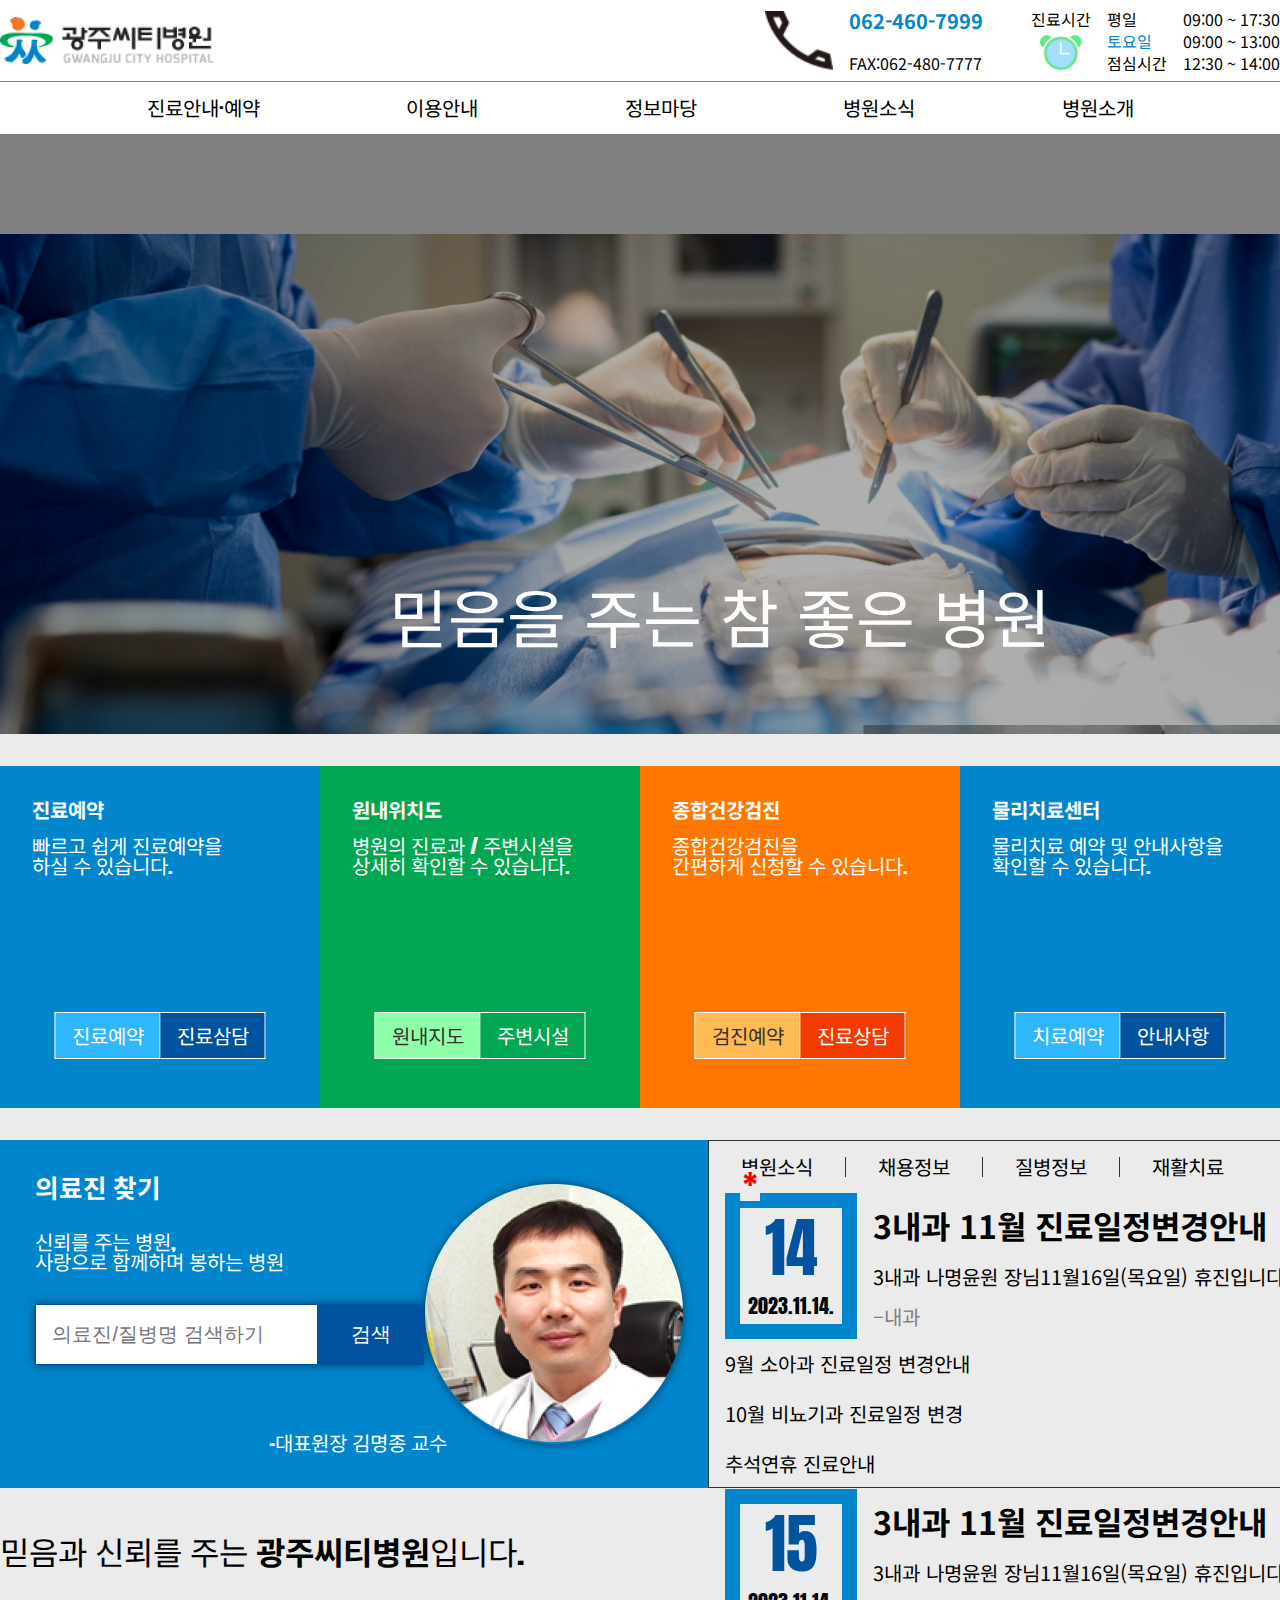
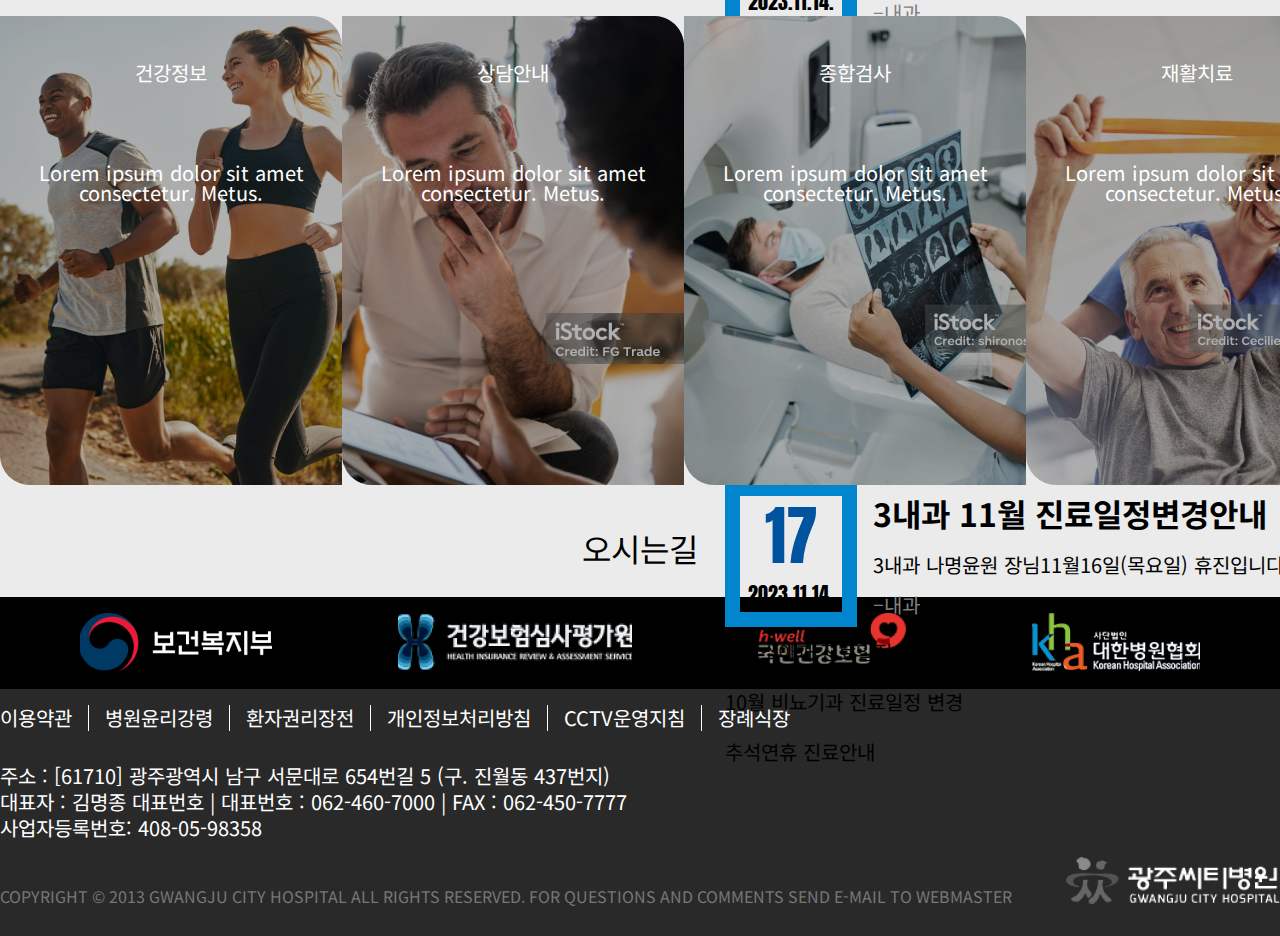
==== index.html @ 392dd05b "favicon 추가" ====
<!DOCTYPE html>
<html lang="ko">
  <head>
    <meta charset="UTF-8" />
    <meta name="viewport" content="width=device-width, initial-scale=1.0" />
    <title>씨티병원</title>
    <link rel="stylesheet" href="css/reset.min.css" />
    <link rel="preconnect" href="https://fonts.googleapis.com" />
    <link rel="preconnect" href="https://fonts.gstatic.com" crossorigin />
    <link
      href="https://fonts.googleapis.com/css2?family=Anton&family=Noto+Sans+KR&display=swap"
      rel="stylesheet"
    />
    <link rel="shotcut icon" href="images/favicon.png" type="image/x-icon">
    <script
      src="https://cdnjs.cloudflare.com/ajax/libs/jquery/3.7.0/jquery.min.js"
      integrity="sha512-3gJwYpMe3QewGELv8k/BX9vcqhryRdzRMxVfq6ngyWXwo03GFEzjsUm8Q7RZcHPHksttq7/GFoxjCVUjkjvPdw=="
      crossorigin="anonymous"
      referrerpolicy="no-referrer"
    ></script>
    <script
      src="https://kit.fontawesome.com/b6416cbed4.js"
      crossorigin="anonymous"
    ></script>
    <link rel="stylesheet" href="/css/style.css" />
  </head>
  <body>
    <header>
      <div class="container margin-auto">
        <div class="header_top d-flex justify-between align-center">
          <div class="logo">
            <a href="index.html"
              ><img src="images/logo.png" alt="광주씨티병원"
            /></a>
          </div>
          <div class="header_icons d-flex">
            <div class="phone gap-1 d-flex">
              <img src="images/call.png" alt="전화" />
              <div class="phone_number d-flex flex-column justify-between">
                <span>062-460-7999</span>
                <span>FAX:062-480-7777</span>
              </div>
            </div>
            <div class="time gap-1 d-flex">
              <div class="time_icon d-flex flex-column align-center">
                <p>진료시간</p>
                <img src="images/time.png" alt="진료시간" />
              </div>
              <div class="time_text d-flex flex-column justify-between">
                <p>평일</p>
                <p>토요일</p>
                <p>점심시간</p>
              </div>
              <div class="d-flex flex-column justify-between">
                <p>09:00 ~ 17:30</p>
                <p>09:00 ~ 13:00</p>
                <p>12:30 ~ 14:00</p>
              </div>
            </div>
          </div>
        </div>
      </div>
    </header>
    <nav>
      <div class="container margin-auto">
        <ul class="gnb d-flex justify-between">
          <li>
            <i class="fa-solid fa-bars"></i>
          </li>
          <li>
            <a href="#">진료안내&#183;예약</a>
            <ul class="lnb">
              <li><a href="#">진료과/의료진소개</a></li>
              <li><a href="#">외래 진료절차</a></li>
              <li><a href="#">입원/퇴원 진료절차</a></li>
              <li><a href="#">병문안 안내</a></li>
              <li><a href="#">비급여, 진료비용고지</a></li>
              <li><a href="#">진료기록사본발급</a></li>
              <li><a href="#">대리처방</a></li>
            </ul>
          </li>
          <li>
            <a href="#">이용안내</a>
            <ul class="lnb">
              <li><a href="#">찾아오시는길</a></li>
              <li><a href="#">부서별 위치안내도</a></li>
              <li><a href="#">진단서, 증명서 발급</a></li>
              <li><a href="#">주차시설</a></li>
              <li><a href="#">원내 전화번호</a></li>
              <li><a href="#">고객한미디</a></li>
              <li><a href="#">개인정보취급방침</a></li>
              <li><a href="#">한자권리보호/<br>인전괸리체제</a></li>
            </ul>
          </li>
          <li>
            <a href="#">정보마당</a>
            <ul class="lnb">
              <li><a href="#">건강생활정보</a></li>
              <li><a href="#">의학질병정보</a></li>
              <li><a href="#">채용정보</a></li>
              <li><a href="#">동영상 강좌보기</a></li>
            </ul>
          </li>
          <li>
            <a href="#">병원소식</a>
            <ul class="lnb">
              <li><a href="#">씨티갤러리</a></li>
              <li><a href="#">설문보기</a></li>
              <li><a href="#">병원소식지</a></li>
            </ul>
          </li>
          <li>
            <a href="#">병원소개</a>
            <ul class="lnb">
              <li><a href="#">대표원장 인사말</a></li>
              <li><a href="#">설립이념/병원개요</a></li>
              <li><a href="#">조직도</a></li>
              <li><a href="#">병원연혁</a></li>
              <li><a href="#">첨단의료장비</a></li>
              <li><a href="#">보도자료실/신문장송</a></li>
              <li><a href="#">고객만족도조사</a></li>
            </ul>
          </li>
          <li>
            <i class="fa-solid fa-magnifying-glass"></i>
          </li>
        </ul>
      </div>
    </nav>
    <aside>
      <div class="slider">
        <div class="slider_wrap">
          <div class="slide1 s1">
            <img src="images/slide1.jpg" alt="믿음을 주는 참 좋은 병원" />
            <p>믿음을 주는 참 좋은 병원</p>
          </div>
          <div class="slide1 s2">
            <div class="s2img">
              <img
                src="images/slide2.jpg"
                alt="대학병원급 1.5T 최신장비 도입"
              />
            </div>
            <p>
              대학병원급 1.5T 최신장비 도입 <br />
              <span>MRI(1.5T) 자기공명 영상쵤영 장비</span>
            </p>
          </div>
          <div class="slide1 s3">
            <div class="s3img">
              <img src="images/slide3.jpg" alt="첨단 디지털 X-ray" />
            </div>
            <p>
              첨단 디지털 X-ray <br />
              <span>디지털 엑스선 촬영장치</span>
            </p>
          </div>
        </div>
      </div>
    </aside>
    <div class="body_bg">
      <main>
        <div class="container margin-auto">
          <div class="select_boxs d-flex justify-between">
            <div class="select_box pos-r box1">
              <div class="select_text pos-a">
                <p>진료예약</p>
                <p>빠르고 쉽게 진료예약을<br />하실 수 있습니다.</p>
              </div>
              <div class="select_btns pos-a d-flex">
                <button>진료예약</button>
                <button>진료삼담</button>
              </div>
            </div>
            <div class="select_box pos-r box2">
              <div class="select_text pos-a">
                <p>원내위치도</p>
                <p>
                  병원의 진료과 / 주변시설을<br />상세히 확인할 수 있습니다.
                </p>
              </div>
              <div class="select_btns pos-a d-flex">
                <button>원내지도</button>
                <button>주변시설</button>
              </div>
            </div>
            <div class="select_box pos-r box3">
              <div class="select_text pos-a">
                <p>종합건강검진</p>
                <p>종합건강검진을<br />간편하게 신청할 수 있습니다.</p>
              </div>
              <div class="select_btns pos-a d-flex">
                <button>검진예약</button>
                <button>진료상담</button>
              </div>
            </div>
            <div class="select_box pos-r box1">
              <div class="select_text pos-a">
                <p>물리치료센터</p>
                <p>물리치료 예약 및 안내사항을<br />확인할 수 있습니다.</p>
              </div>
              <div class="select_btns pos-a d-flex">
                <button>치료예약</button>
                <button>안내사항</button>
              </div>
            </div>
          </div>
        </div>
        <div class="container margin-auto">
          <div class="d-flex justify-between">
            <article>
              <div class="doctor_search pos-r">
                <div class="doctor_text pos-a">
                  <p>의료진 찾기</p>
                  <p>신뢰를 주는 병원,<br />사랑으로 함께하며 봉하는 병원</p>
                  <form>
                    <fieldset class="d-flex">
                      <input
                        type="text"
                        class="select_window"
                        placeholder="의료진/질병명 검색하기"
                      />
                      <!-- submit -->
                      <!-- <input type="submit" class="m_search_btn"> -->
                      <input type="submit" value="검색" />
                    </fieldset>
                  </form>
                </div>
                <p class="pos-a">&#8211;대표원장 김명종 교수</p>
                <div class="doctor_profile pos-a">
                  <img src="images/profile.png" alt="프로필 사진" />
                </div>
              </div>
            </article>
            <article>
              <div class="tab">
                <ul class="tab_title d-flex space-nowrap">
                  <li>병원소식</li>
                  <li>채용정보</li>
                  <li>질병정보</li>
                  <li>재활치료</li>
                  <li><i class="fa-solid fa-plus"></i></li>
                </ul>
                <div class="tab_contents pos-r">
                  <div class="news">
                    <div class="news_top d-flex">
                      <p>&#42;</p>
                      <div class="day_border d-flex flex-column">
                        <p>14</p>
                        <p>2023.11.14.</p>
                      </div>
                      <div class="tab_top_text">
                        <p>3내과 11월 진료일정변경안내</p>
                        <p>3내과 나명윤원 장님11월16일(목요일) 휴진입니다.</p>
                        <p>&#8211;내과</p>
                      </div>
                    </div>
                    <div class="news_bottum ff-noto">
                      <div class="d-flex justify-between">
                        <p>9월 소아과 진료일정 변경안내</p>
                        <span>2023-11-09</span>
                      </div>
                      <div class="d-flex justify-between">
                        <p>10월 비뇨기과 진료일정 변경</p>
                        <span>2023-10-04</span>
                      </div>
                      <div class="d-flex justify-between">
                        <p>추석연휴 진료안내</p>
                        <span>2023-09-09</span>
                      </div>
                    </div>
                  </div>
                  <div class="employment">
                    <div class="news_top d-flex">
                      <p>&#42;</p>
                      <div class="day_border d-flex flex-column">
                        <p>15</p>
                        <p>2023.11.14.</p>
                      </div>
                      <div class="tab_top_text">
                        <p>3내과 11월 진료일정변경안내</p>
                        <p>3내과 나명윤원 장님11월16일(목요일) 휴진입니다.</p>
                        <p>&#8211;내과</p>
                      </div>
                    </div>
                    <div class="news_bottum ff-noto">
                      <div class="d-flex justify-between">
                        <p>9월 소아과 진료일정 변경안내</p>
                        <span>2023-11-09</span>
                      </div>
                      <div class="d-flex justify-between">
                        <p>10월 비뇨기과 진료일정 변경</p>
                        <span>2023-10-04</span>
                      </div>
                      <div class="d-flex justify-between">
                        <p>추석연휴 진료안내</p>
                        <span>2023-09-09</span>
                      </div>
                    </div>
                  </div>
                  <div class="disease">
                    <div class="news_top d-flex">
                      <p>&#42;</p>
                      <div class="day_border d-flex flex-column">
                        <p>16</p>
                        <p>2023.11.14.</p>
                      </div>
                      <div class="tab_top_text">
                        <p>3내과 11월 진료일정변경안내</p>
                        <p>3내과 나명윤원 장님11월16일(목요일) 휴진입니다.</p>
                        <p>&#8211;내과</p>
                      </div>
                    </div>
                    <div class="news_bottum ff-noto">
                      <div class="d-flex justify-between">
                        <p>9월 소아과 진료일정 변경안내</p>
                        <span>2023-11-09</span>
                      </div>
                      <div class="d-flex justify-between">
                        <p>10월 비뇨기과 진료일정 변경</p>
                        <span>2023-10-04</span>
                      </div>
                      <div class="d-flex justify-between">
                        <p>추석연휴 진료안내</p>
                        <span>2023-09-09</span>
                      </div>
                    </div>
                  </div>
                  <div class="rehabil">
                    <div class="news_top d-flex">
                      <p>&#42;</p>
                      <div class="day_border d-flex flex-column">
                        <p>17</p>
                        <p>2023.11.14.</p>
                      </div>
                      <div class="tab_top_text">
                        <p>3내과 11월 진료일정변경안내</p>
                        <p>3내과 나명윤원 장님11월16일(목요일) 휴진입니다.</p>
                        <p>&#8211;내과</p>
                      </div>
                    </div>
                    <div class="news_bottum ff-noto">
                      <div class="d-flex justify-between">
                        <p>9월 소아과 진료일정 변경안내</p>
                        <span>2023-11-09</span>
                      </div>
                      <div class="d-flex justify-between">
                        <p>10월 비뇨기과 진료일정 변경</p>
                        <span>2023-10-04</span>
                      </div>
                      <div class="d-flex justify-between">
                        <p>추석연휴 진료안내</p>
                        <span>2023-09-09</span>
                      </div>
                    </div>
                  </div>
                </div>
              </div>
            </article>
          </div>
        </div>
      </main>
      <section>
        <div class="container margin-auto">
          <p class="info_title">믿음과 신뢰를 주는 <strong>광주씨티병원</strong>입니다.</p>
          <div class="info d-flex justify-between ff-noto">
            <div class="info_box">
              <div class="info_img pos-r">
                <img src="images/info1.png" alt="건강정보" />
                <div class="info_text">
                  <p>건강정보</p>
                  <p>Lorem ipsum dolor sit amet <br> consectetur. Metus.</p>
                </div>
              </div>
            </div>
            <div class="info_box">
              <div class="info_img pos-r">
                <img src="images/info2.png" alt="상담안내" />
                <div class="info_text">
                  <p>상담안내</p>
                  <p>Lorem ipsum dolor sit amet <br> consectetur. Metus.</p>
                </div>
              </div>
            </div>
            <div class="info_box">
              <div class="info_img pos-r">
                <img src="images/info3.png" alt="종합검사" />
                <div class="info_text">
                  <p>종합검사</p>
                  <p>Lorem ipsum dolor sit amet <br> consectetur. Metus.</p>
                </div>
              </div>
            </div>
            <div class="info_box">
              <div class="info_img pos-r">
                <img src="images/info4.png" alt="재활치료" />
                <div class="info_text">
                  <p>재활치료</p>
                  <p>Lorem ipsum dolor sit amet <br> consectetur. Metus.</p>
                </div>
              </div>
            </div>
          </div>
        </div>
      </section>
      <section>
        <div class="container margin-auto">
          <div class="mtt-1">
            <p>오시는길</p>
            <!-- * 카카오맵 - 지도퍼가기 -->
            <!-- 1. 지도 노드 -->
            <div
              id="daumRoughmapContainer1699973236638"
              class="root_daum_roughmap root_daum_roughmap_landing"
            ></div>
            <!--
              2. 설치 스크립트
              * 지도 퍼가기 서비스를 2개 이상 넣을 경우, 설치 스크립트는 하나만 삽입합니다.
            -->
            <script
              charset="UTF-8"
              class="daum_roughmap_loader_script"
              src="https://ssl.daumcdn.net/dmaps/map_js_init/roughmapLoader.js"
            ></script>
            <!-- 3. 실행 스크립트 -->
            <script charset="UTF-8">
              new daum.roughmap.Lander({
                timestamp: "1699973236638",
                key: "2gthe",
                mapWidth: "1440",
                mapHeight: "600",
              }).render();
            </script>
          </div>
        </div>
      </section>
      <footer>
        <div class="footer_bg ff-noto">
          <div class="family_bg">
            <div class="family_bg">
              <div class="container margin-auto">
                <ul class="family_site d-flex justify-between">
                  <li><a href="https://www.mohw.go.kr/"><img src="images/family1.png" alt="보건복지부" /></a></li>
                  <li><a href="https://www.hira.or.kr/"><img src="images/family2.png" alt="건강보험심사평가원" /></a></li>
                  <li><a href="https://www.nhis.or.kr/nhis/index.do"><img src="images/family3.png" alt="국민건강보험" /></a></li>
                  <li><a href="https://www.kha.or.kr/main"><img src="images/family4.png" alt="대한병원협회" /></a></li>
                </ul>
              </div>
            </div>
          </div>
          <div class="container margin-auto">
            <div class="footer_text">
              <ul class="footer_link d-flex">
                <li>이용약관</li>
                <li>병원윤리강령</li>
                <li>환자권리장전</li>
                <li>개인정보처리방침</li>
                <li>CCTV운영지침</li>
                <li>장례식장</li>
              </ul>
              <div class="address d-flex">
                <div class="offline">
                  <p>
                    주소 : [61710] 광주광역시 남구 서문대로 654번길 5 (구. 진월동
                    437번지) <br> 대표자 : 김명종 대표번호 | 대표번호 : 062-460-7000 |
                    FAX : 062-450-7777 <br> 사업자등록번호: 408-05-98358
                  </p>
                </div>
                <div class="online">
                  <img src="" alt="" />
                </div>
              </div>
            </div>
            <div class="copyright d-flex justify-between align-end">
              <p>
                COPYRIGHT &copy; 2013 GWANGJU CITY HOSPITAL ALL RIGHTS RESERVED.
                FOR QUESTIONS AND COMMENTS SEND E-MAIL TO WEBMASTER
              </p>
              <img src="images/footer_logo.png" alt="씨티병원" />
            </div>
          </div>
        </div>
      </footer>
    </div>
    <script src="js/main.js"></script>
  </body>
</html>
---- css/style.css ----
:root{--color-1: #0185cd;--color-2: #30b6ff;--color-3: #00539f;--color-4: #00a651;--color-5: #90ffa9;--color-6: #005838;--color-7: #ff7700;--color-8: #ffba53;--color-9: #f33a00;--font-color: #fff;--subfont-color: #808080}body{font-family:"Anton","Noto Sans KR",sans-serif;font-size:20px}.body_bg{background:#ebebeb}span{font-family:"Noto Sans KR",sans-serif}.ff-noto{font-family:"Noto Sans KR"}.ff-anton{font-family:"Anton"}strong{font-size:4rem}.space-nowrap{white-space:nowrap}.pos-r{position:relative}.pos-a{position:absolute}.pos-f{position:fixed}.d-flex{display:flex}.flex-column{flex-direction:column}.flex-wrap{flex-wrap:wrap}.container{max-width:1440px}.width100{width:100%}.margin-auto{margin:0 auto}.justify-between{justify-content:space-between}.justify-center{justify-content:center}.justify-end{justify-content:end}.align-center{align-items:center}.align-end{align-items:end}.align-between{align-items:space-between}.align-ccenter{align-content:center}.align-cbetween{align-content:space-between}.align-cfe{align-content:flex-end}.text-center{text-align:center}.hidden{overflow:hidden}.d-none{display:none}.gap-1{gap:1rem}.gap-2{gap:2rem}.gap-3{gap:3rem}.gap-24{gap:24px}.pt-1{padding:1rem 0}.pt-2{padding:2rem 0}.pt-3{padding:3rem 0}.mt-1{margin:1rem 0}.mt-2{margin:2rem 0}.mt-3{margin:3rem 0}.mt-4{margin:4rem 0}.mt-5{margin:5rem 0}.mt-6{margin:6rem 0}.mt-7{margin:7rem 0}.mt-8{margin:8rem 0}.mt-9{margin:9rem 0}.mt-10{margin:10rem 0}.mt-12{margin:12rem 0 0 0}.font-125{font-size:1.25rem}.center-line{text-decoration:line-through}.height-100{height:100%}.text-upp{text-transform:uppercase}.all_container{top:500px;height:100%;background:var(--color-01);z-index:10}html{scroll-behavior:smooth}.header_top{font-family:"Noto Sans KR";font-size:16px;height:65px;white-space:nowrap;margin:.5rem 0}.header_top .header_icons{height:60px}.header_top .header_icons .phone_number span:nth-child(1){font-size:20px;color:var(--color-1);font-weight:bold}.header_top .header_icons .phone_number span:nth-child(2){font-size:16px}.header_top .header_icons .phone{margin:0 3rem 0 0}.header_top .header_icons .time .time_icon p{margin:0 0 .5rem 0}.header_top .header_icons .time .time_icon img{width:70%;height:70%}.header_top .header_icons .time .time_text p:nth-child(2){color:var(--color-1)}nav{border-top:1px solid var(--subfont-color)}nav{position:relative}nav::after{content:"";background:var(--subfont-color);width:100%;height:100px;position:absolute;z-index:10}.gnb{padding:1rem 0;position:relative}.fa-regular{color:#1c1c1c}.lnb{display:none;position:absolute}main{padding:2rem 0 0 0}.select_box{width:342px;height:342px}.select_text{top:10%;left:10%}.select_text p:nth-child(1){font-weight:bold}.select_text p:nth-child(2){margin:1rem 0 0 0}.select_btns{top:72%;left:50%;transform:translate(-50%, 0);white-space:nowrap}.select_btns button{border:1px solid var(--font-color);padding:.5rem 1rem;color:var(--font-color);font-size:20px;font-family:"Noto Sans KR",sans-serif}.select_btns button:nth-child(2){border-left:none}.box1{background:var(--color-1);color:var(--font-color)}.box2{background:var(--color-4);color:var(--font-color)}.box3{background:var(--color-7);color:var(--font-color)}.box1 button:nth-child(1){background:var(--color-2)}.box1 button:nth-child(2){background:var(--color-3)}.box2 button:nth-child(1){background:var(--color-5);color:#333}.box2 button:nth-child(2){background:var(--color-4)}.box3 button:nth-child(1){background:var(--color-8);color:#333}.box3 button:nth-child(2){background:var(--color-9)}article{margin:2rem 0 0 0}.doctor_search{width:708px;height:348px;background:var(--color-1);color:var(--font-color)}.doctor_search>p{bottom:10%;left:38%}.doctor_text{top:10%;left:5%;z-index:10}.doctor_text p{margin:0 0 2rem 0}.doctor_text p:nth-child(1){font-size:1.6rem;font-weight:bold}.select_window{padding:1rem 0 1rem 1rem}.doctor_text form{box-shadow:0 0 10px 0 rgba(0,0,0,.5)}.doctor_text form input{font-size:20px;border:1px solid var(--color-3)}.doctor_text form input:nth-child(2){padding:1rem 2rem;background:var(--color-3);color:var(--font-color)}.doctor_profile{top:50%;left:60%;transform:translate(0, -50%);border-radius:100%;box-shadow:0 0 10px 0 rgba(0,0,0,.5)}.tab{width:708px;height:348px;border:1px solid #333;box-sizing:border-box}.tab_title li{border-right:1px solid #333;margin:1rem 0;padding:0 2rem}.tab_title{position:relative;box-sizing:border-box}.tab_title .on{font-weight:bold}.tab_title li:nth-last-child(1),.tab_title li:nth-last-child(2){border:none}.tab_title li:nth-last-child(1){position:absolute;right:0%}.news_top{margin:0 0 0 1rem}.news_top>p:nth-child(1){position:absolute;background:#ebebeb;color:red;padding:0px 3px;top:-2%;left:31px;font-size:2rem}.news_top .tab_top_text p{font-family:"Noto Sans KR";line-height:2;margin:0 0 0 1rem}.news_top .tab_top_text p:nth-child(1){font-size:1.6em;font-weight:bold}.news_top .tab_top_text p:nth-last-child(1){color:var(--subfont-color)}.news_bottum div{line-height:2.5;list-style:disc;margin:0 1rem}.news_bottum span{color:var(--subfont-color)}.day_border{display:inline-block;border:15px solid var(--color-1);padding:.5rem .5rem}.day_border p:nth-child(1){text-align:center;margin:0 0 1rem;font-size:3.2em;color:var(--color-3)}.slider{overflow:hidden;margin:0 auto;width:1440px;height:600px}.slider .slider_wrap{display:flex}.slider .slide1{position:relative}.slider .slide1 p{white-space:nowrap;font-family:"Noto Sans KR";font-size:3.2em;position:absolute;left:50%;top:50%;transform:translate(-50%, -50%);color:var(--font-color);line-height:.5;z-index:10}.slider .slide1 p span{font-size:20px}.slider .s1 img{width:1440px}.slider .s2 img{width:940px}.slider .s3 img{width:850px}.slider .slide1::after{content:"";background:rgba(0,0,0,.3);display:inline-block;width:100%;height:100%;top:0%;left:0%;position:absolute}.slider .s2img{width:1440px}.slider .s3img{width:1440px}.info_title{margin:3rem 0;font-size:1.6em}.info_title strong{font-size:32px;font-weight:bold}.info .info_box{width:342px}.info .info_box .info_text{color:var(--font-color);text-align:center;position:absolute;top:10%;left:50%;transform:translate(-50%, 0);white-space:nowrap;z-index:10}.info .info_box .info_text p:nth-child(1){margin:0 0 5rem 0}.info img{vertical-align:top}.info .info_img::after{content:"";position:absolute;left:0%;top:0%;width:100%;height:100%;background:rgba(0,0,0,.3);border-radius:0 30px 0 30px}.mtt-1 p:nth-child(1){margin:3rem 0 2rem 0;font-size:1.6em;display:flex;justify-content:center}.footer_bg{background:#292929;color:var(--font-color)}.footer_bg .family_bg{background:#000}.footer_bg .family_site{padding:1rem 5rem}.footer_bg .footer_text{line-height:1.3}.footer_bg .footer_text .footer_link{margin:1rem 0}.footer_bg .footer_text .footer_link li{border-right:1px solid var(--font-color);padding:0 1rem 0 0;margin:0 1rem 0 0}.footer_bg .footer_text .footer_link li:nth-last-child(1){border:none}.footer_bg .footer_text .offline{margin:1rem 0}.copyright{font-size:.8em;color:#777;padding:0 0 2rem 0}/*# sourceMappingURL=style.css.map */
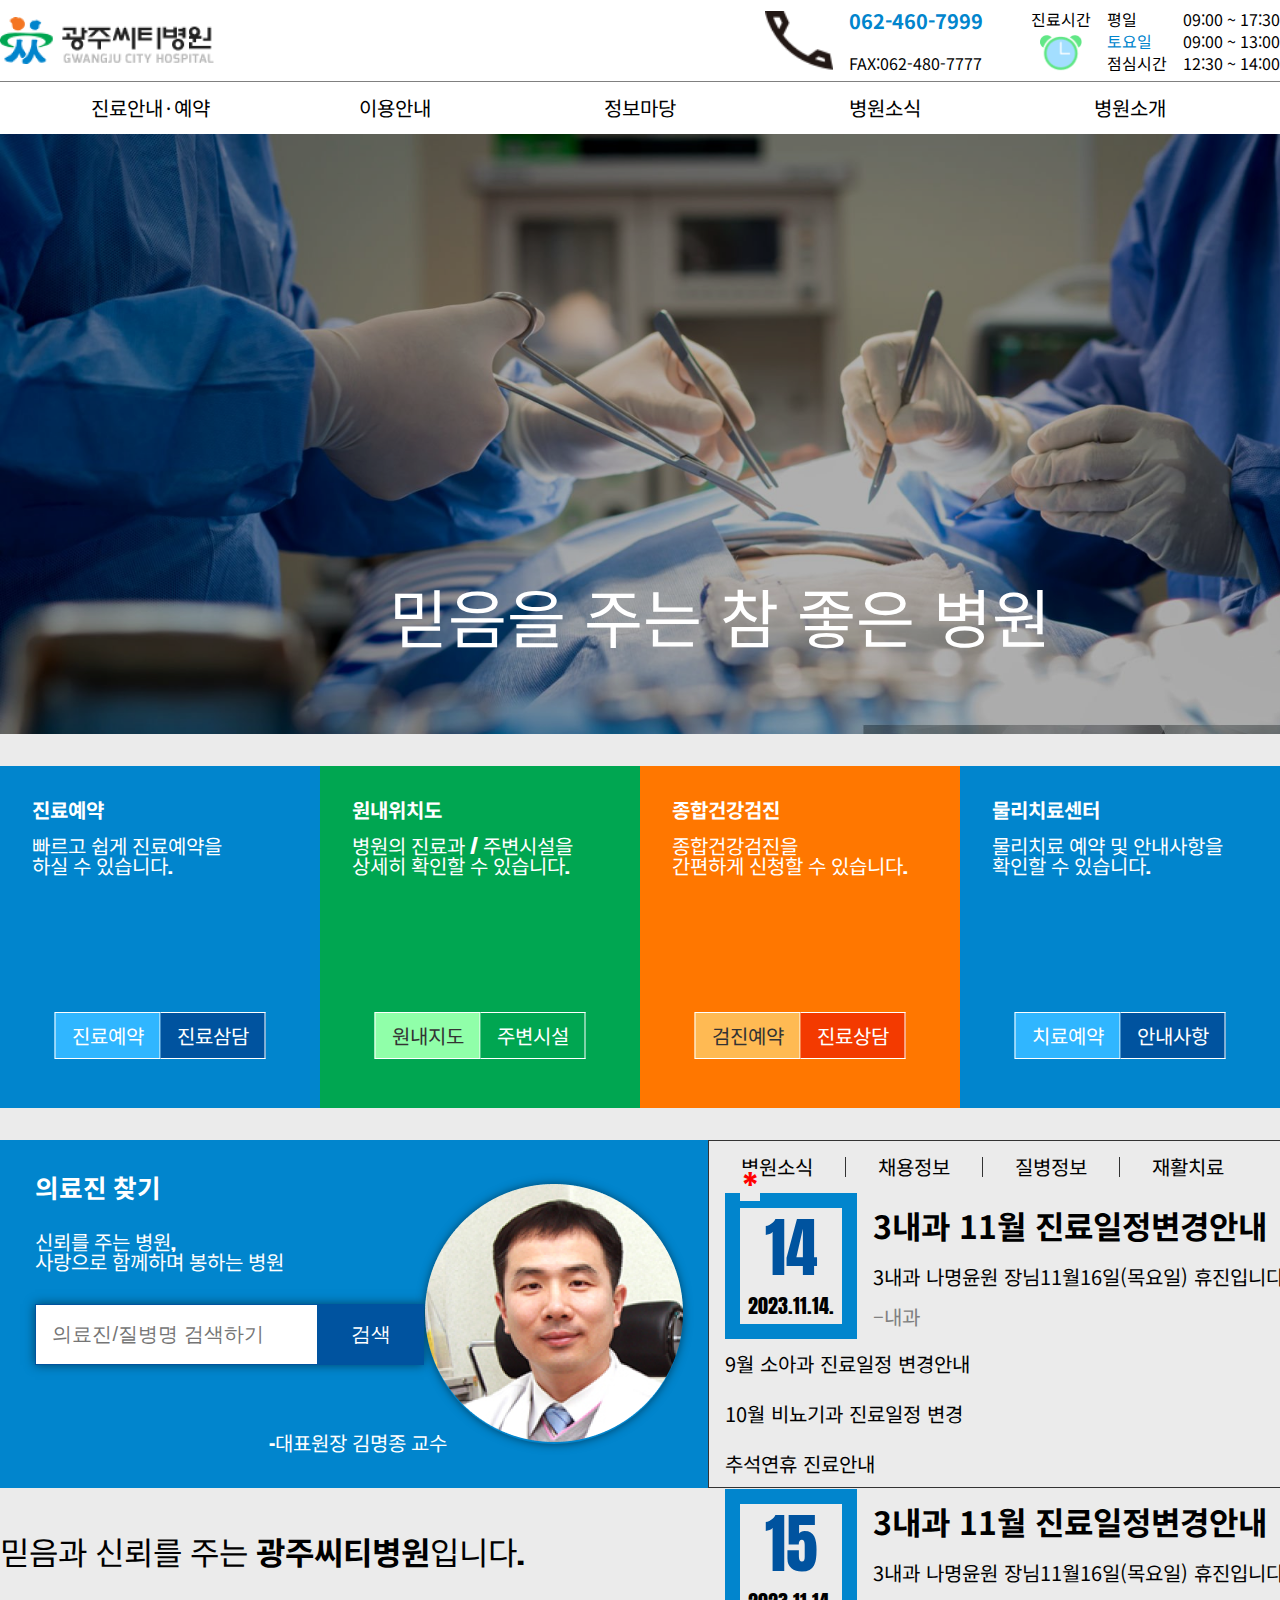
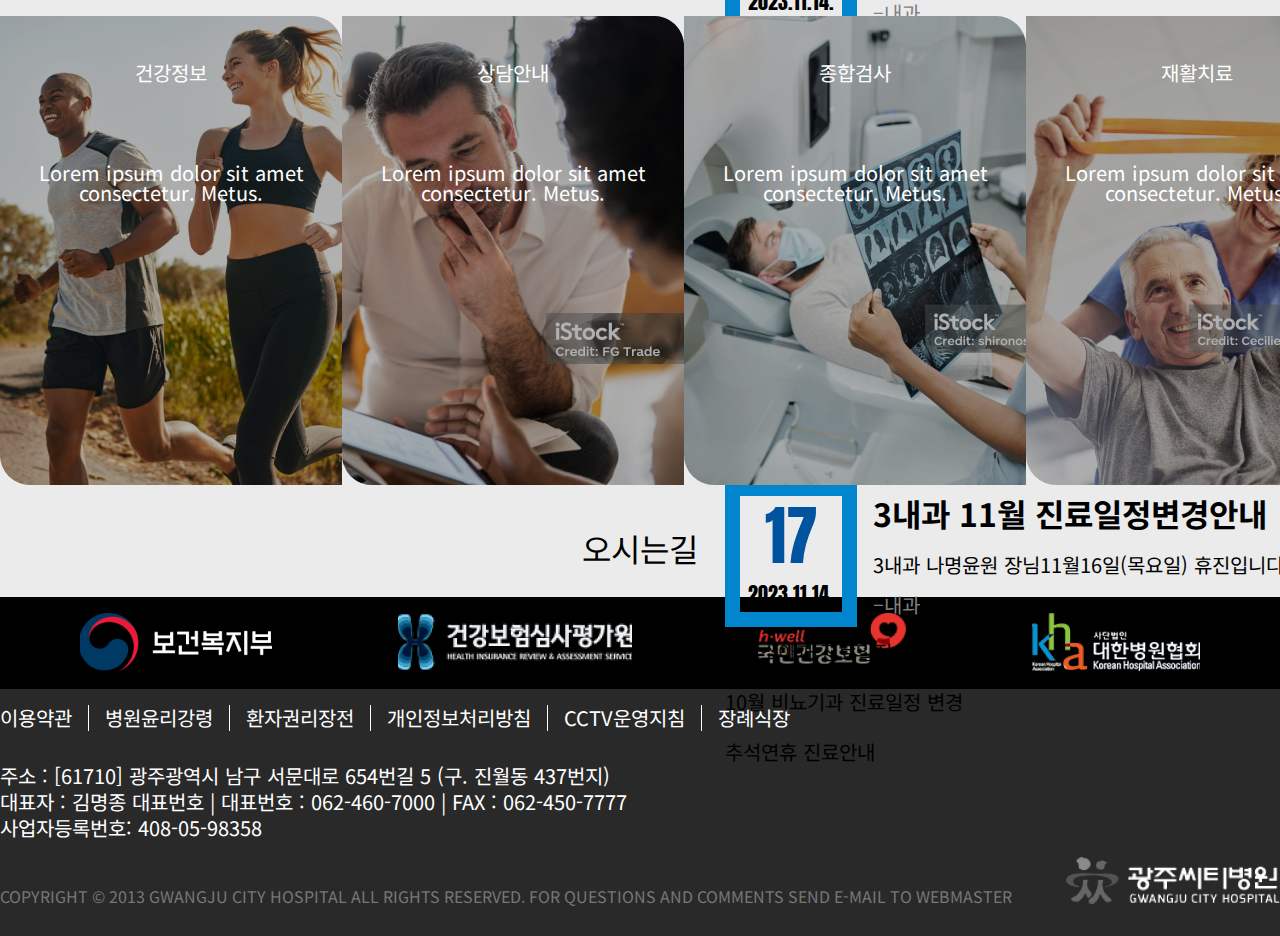
==== commit a40082b1: "메뉴 작업 하는중" ====
--- a/index.html
+++ b/index.html
@@ -89,7 +89,7 @@
               <li><a href="#">원내 전화번호</a></li>
               <li><a href="#">고객한미디</a></li>
               <li><a href="#">개인정보취급방침</a></li>
-              <li><a href="#">한자권리보호/<br>인전괸리체제</a></li>
+              <li><a href="#">한자권리보호/인전괸리체제</a></li>
             </ul>
           </li>
           <li>
--- a/css/style.css
+++ b/css/style.css
@@ -1 +1 @@
-:root{--color-1: #0185cd;--color-2: #30b6ff;--color-3: #00539f;--color-4: #00a651;--color-5: #90ffa9;--color-6: #005838;--color-7: #ff7700;--color-8: #ffba53;--color-9: #f33a00;--font-color: #fff;--subfont-color: #808080}body{font-family:"Anton","Noto Sans KR",sans-serif;font-size:20px}.body_bg{background:#ebebeb}span{font-family:"Noto Sans KR",sans-serif}.ff-noto{font-family:"Noto Sans KR"}.ff-anton{font-family:"Anton"}strong{font-size:4rem}.space-nowrap{white-space:nowrap}.pos-r{position:relative}.pos-a{position:absolute}.pos-f{position:fixed}.d-flex{display:flex}.flex-column{flex-direction:column}.flex-wrap{flex-wrap:wrap}.container{max-width:1440px}.width100{width:100%}.margin-auto{margin:0 auto}.justify-between{justify-content:space-between}.justify-center{justify-content:center}.justify-end{justify-content:end}.align-center{align-items:center}.align-end{align-items:end}.align-between{align-items:space-between}.align-ccenter{align-content:center}.align-cbetween{align-content:space-between}.align-cfe{align-content:flex-end}.text-center{text-align:center}.hidden{overflow:hidden}.d-none{display:none}.gap-1{gap:1rem}.gap-2{gap:2rem}.gap-3{gap:3rem}.gap-24{gap:24px}.pt-1{padding:1rem 0}.pt-2{padding:2rem 0}.pt-3{padding:3rem 0}.mt-1{margin:1rem 0}.mt-2{margin:2rem 0}.mt-3{margin:3rem 0}.mt-4{margin:4rem 0}.mt-5{margin:5rem 0}.mt-6{margin:6rem 0}.mt-7{margin:7rem 0}.mt-8{margin:8rem 0}.mt-9{margin:9rem 0}.mt-10{margin:10rem 0}.mt-12{margin:12rem 0 0 0}.font-125{font-size:1.25rem}.center-line{text-decoration:line-through}.height-100{height:100%}.text-upp{text-transform:uppercase}.all_container{top:500px;height:100%;background:var(--color-01);z-index:10}html{scroll-behavior:smooth}.header_top{font-family:"Noto Sans KR";font-size:16px;height:65px;white-space:nowrap;margin:.5rem 0}.header_top .header_icons{height:60px}.header_top .header_icons .phone_number span:nth-child(1){font-size:20px;color:var(--color-1);font-weight:bold}.header_top .header_icons .phone_number span:nth-child(2){font-size:16px}.header_top .header_icons .phone{margin:0 3rem 0 0}.header_top .header_icons .time .time_icon p{margin:0 0 .5rem 0}.header_top .header_icons .time .time_icon img{width:70%;height:70%}.header_top .header_icons .time .time_text p:nth-child(2){color:var(--color-1)}nav{border-top:1px solid var(--subfont-color)}nav{position:relative}nav::after{content:"";background:var(--subfont-color);width:100%;height:100px;position:absolute;z-index:10}.gnb{padding:1rem 0;position:relative}.fa-regular{color:#1c1c1c}.lnb{display:none;position:absolute}main{padding:2rem 0 0 0}.select_box{width:342px;height:342px}.select_text{top:10%;left:10%}.select_text p:nth-child(1){font-weight:bold}.select_text p:nth-child(2){margin:1rem 0 0 0}.select_btns{top:72%;left:50%;transform:translate(-50%, 0);white-space:nowrap}.select_btns button{border:1px solid var(--font-color);padding:.5rem 1rem;color:var(--font-color);font-size:20px;font-family:"Noto Sans KR",sans-serif}.select_btns button:nth-child(2){border-left:none}.box1{background:var(--color-1);color:var(--font-color)}.box2{background:var(--color-4);color:var(--font-color)}.box3{background:var(--color-7);color:var(--font-color)}.box1 button:nth-child(1){background:var(--color-2)}.box1 button:nth-child(2){background:var(--color-3)}.box2 button:nth-child(1){background:var(--color-5);color:#333}.box2 button:nth-child(2){background:var(--color-4)}.box3 button:nth-child(1){background:var(--color-8);color:#333}.box3 button:nth-child(2){background:var(--color-9)}article{margin:2rem 0 0 0}.doctor_search{width:708px;height:348px;background:var(--color-1);color:var(--font-color)}.doctor_search>p{bottom:10%;left:38%}.doctor_text{top:10%;left:5%;z-index:10}.doctor_text p{margin:0 0 2rem 0}.doctor_text p:nth-child(1){font-size:1.6rem;font-weight:bold}.select_window{padding:1rem 0 1rem 1rem}.doctor_text form{box-shadow:0 0 10px 0 rgba(0,0,0,.5)}.doctor_text form input{font-size:20px;border:1px solid var(--color-3)}.doctor_text form input:nth-child(2){padding:1rem 2rem;background:var(--color-3);color:var(--font-color)}.doctor_profile{top:50%;left:60%;transform:translate(0, -50%);border-radius:100%;box-shadow:0 0 10px 0 rgba(0,0,0,.5)}.tab{width:708px;height:348px;border:1px solid #333;box-sizing:border-box}.tab_title li{border-right:1px solid #333;margin:1rem 0;padding:0 2rem}.tab_title{position:relative;box-sizing:border-box}.tab_title .on{font-weight:bold}.tab_title li:nth-last-child(1),.tab_title li:nth-last-child(2){border:none}.tab_title li:nth-last-child(1){position:absolute;right:0%}.news_top{margin:0 0 0 1rem}.news_top>p:nth-child(1){position:absolute;background:#ebebeb;color:red;padding:0px 3px;top:-2%;left:31px;font-size:2rem}.news_top .tab_top_text p{font-family:"Noto Sans KR";line-height:2;margin:0 0 0 1rem}.news_top .tab_top_text p:nth-child(1){font-size:1.6em;font-weight:bold}.news_top .tab_top_text p:nth-last-child(1){color:var(--subfont-color)}.news_bottum div{line-height:2.5;list-style:disc;margin:0 1rem}.news_bottum span{color:var(--subfont-color)}.day_border{display:inline-block;border:15px solid var(--color-1);padding:.5rem .5rem}.day_border p:nth-child(1){text-align:center;margin:0 0 1rem;font-size:3.2em;color:var(--color-3)}.slider{overflow:hidden;margin:0 auto;width:1440px;height:600px}.slider .slider_wrap{display:flex}.slider .slide1{position:relative}.slider .slide1 p{white-space:nowrap;font-family:"Noto Sans KR";font-size:3.2em;position:absolute;left:50%;top:50%;transform:translate(-50%, -50%);color:var(--font-color);line-height:.5;z-index:10}.slider .slide1 p span{font-size:20px}.slider .s1 img{width:1440px}.slider .s2 img{width:940px}.slider .s3 img{width:850px}.slider .slide1::after{content:"";background:rgba(0,0,0,.3);display:inline-block;width:100%;height:100%;top:0%;left:0%;position:absolute}.slider .s2img{width:1440px}.slider .s3img{width:1440px}.info_title{margin:3rem 0;font-size:1.6em}.info_title strong{font-size:32px;font-weight:bold}.info .info_box{width:342px}.info .info_box .info_text{color:var(--font-color);text-align:center;position:absolute;top:10%;left:50%;transform:translate(-50%, 0);white-space:nowrap;z-index:10}.info .info_box .info_text p:nth-child(1){margin:0 0 5rem 0}.info img{vertical-align:top}.info .info_img::after{content:"";position:absolute;left:0%;top:0%;width:100%;height:100%;background:rgba(0,0,0,.3);border-radius:0 30px 0 30px}.mtt-1 p:nth-child(1){margin:3rem 0 2rem 0;font-size:1.6em;display:flex;justify-content:center}.footer_bg{background:#292929;color:var(--font-color)}.footer_bg .family_bg{background:#000}.footer_bg .family_site{padding:1rem 5rem}.footer_bg .footer_text{line-height:1.3}.footer_bg .footer_text .footer_link{margin:1rem 0}.footer_bg .footer_text .footer_link li{border-right:1px solid var(--font-color);padding:0 1rem 0 0;margin:0 1rem 0 0}.footer_bg .footer_text .footer_link li:nth-last-child(1){border:none}.footer_bg .footer_text .offline{margin:1rem 0}.copyright{font-size:.8em;color:#777;padding:0 0 2rem 0}/*# sourceMappingURL=style.css.map */
+:root{--color-1: #0185cd;--color-2: #30b6ff;--color-3: #00539f;--color-4: #00a651;--color-5: #90ffa9;--color-6: #005838;--color-7: #ff7700;--color-8: #ffba53;--color-9: #f33a00;--font-color: #fff;--subfont-color: #808080}body{font-family:"Anton","Noto Sans KR",sans-serif;font-size:20px}.body_bg{background:#ebebeb}span{font-family:"Noto Sans KR",sans-serif}.ff-noto{font-family:"Noto Sans KR"}.ff-anton{font-family:"Anton"}strong{font-size:4rem}.space-nowrap{white-space:nowrap}.pos-r{position:relative}.pos-a{position:absolute}.pos-f{position:fixed}.d-flex{display:flex}.flex-column{flex-direction:column}.flex-wrap{flex-wrap:wrap}.container{max-width:1440px}.width100{width:100%}.margin-auto{margin:0 auto}.justify-between{justify-content:space-between}.justify-center{justify-content:center}.justify-end{justify-content:end}.align-center{align-items:center}.align-end{align-items:end}.align-between{align-items:space-between}.align-ccenter{align-content:center}.align-cbetween{align-content:space-between}.align-cfe{align-content:flex-end}.text-center{text-align:center}.hidden{overflow:hidden}.d-none{display:none}.gap-1{gap:1rem}.gap-2{gap:2rem}.gap-3{gap:3rem}.gap-24{gap:24px}.pt-1{padding:1rem 0}.pt-2{padding:2rem 0}.pt-3{padding:3rem 0}.mt-1{margin:1rem 0}.mt-2{margin:2rem 0}.mt-3{margin:3rem 0}.mt-4{margin:4rem 0}.mt-5{margin:5rem 0}.mt-6{margin:6rem 0}.mt-7{margin:7rem 0}.mt-8{margin:8rem 0}.mt-9{margin:9rem 0}.mt-10{margin:10rem 0}.mt-12{margin:12rem 0 0 0}.font-125{font-size:1.25rem}.center-line{text-decoration:line-through}.height-100{height:100%}.text-upp{text-transform:uppercase}.all_container{top:500px;height:100%;background:var(--color-01);z-index:10}html{scroll-behavior:smooth}.header_top{font-family:"Noto Sans KR";font-size:16px;height:65px;white-space:nowrap;margin:.5rem 0}.header_top .header_icons{height:60px}.header_top .header_icons .phone_number span:nth-child(1){font-size:20px;color:var(--color-1);font-weight:bold}.header_top .header_icons .phone_number span:nth-child(2){font-size:16px}.header_top .header_icons .phone{margin:0 3rem 0 0}.header_top .header_icons .time .time_icon p{margin:0 0 .5rem 0}.header_top .header_icons .time .time_icon img{width:70%;height:70%}.header_top .header_icons .time .time_text p:nth-child(2){color:var(--color-1)}nav{border-top:1px solid var(--subfont-color)}nav{position:relative}nav::after{display:none;content:"";background:var(--font-color);width:100%;height:800%;position:absolute;z-index:10;transition:all 300ms}.gnb{height:52px;line-height:52px;white-space:nowrap;box-sizing:border-box;font-family:"Noto Sans KR"}.gnb>li{width:230px;height:100%;position:relative;text-align:center}.gnb>li:nth-child(1){width:20px}.gnb>li:nth-last-child(1){width:20px}.fa-regular{color:#1c1c1c}.lnb{display:none;position:absolute;left:50%;transform:translate(-50%, 0);z-index:20;width:100%;transition:all 300ms}.lnb li{text-align:center;width:100%}.lnb li a{display:inline-block;height:52px;line-height:52px}main{padding:2rem 0 0 0}.select_box{width:342px;height:342px}.select_text{top:10%;left:10%}.select_text p:nth-child(1){font-weight:bold}.select_text p:nth-child(2){margin:1rem 0 0 0}.select_btns{top:72%;left:50%;transform:translate(-50%, 0);white-space:nowrap}.select_btns button{border:1px solid var(--font-color);padding:.5rem 1rem;color:var(--font-color);font-size:20px;font-family:"Noto Sans KR",sans-serif}.select_btns button:nth-child(2){border-left:none}.box1{background:var(--color-1);color:var(--font-color)}.box2{background:var(--color-4);color:var(--font-color)}.box3{background:var(--color-7);color:var(--font-color)}.box1 button:nth-child(1){background:var(--color-2)}.box1 button:nth-child(2){background:var(--color-3)}.box2 button:nth-child(1){background:var(--color-5);color:#333}.box2 button:nth-child(2){background:var(--color-4)}.box3 button:nth-child(1){background:var(--color-8);color:#333}.box3 button:nth-child(2){background:var(--color-9)}article{margin:2rem 0 0 0}.doctor_search{width:708px;height:348px;background:var(--color-1);color:var(--font-color)}.doctor_search>p{bottom:10%;left:38%}.doctor_text{top:10%;left:5%;z-index:10}.doctor_text p{margin:0 0 2rem 0}.doctor_text p:nth-child(1){font-size:1.6rem;font-weight:bold}.select_window{padding:1rem 0 1rem 1rem}.doctor_text form{box-shadow:0 0 10px 0 rgba(0,0,0,.5)}.doctor_text form input{font-size:20px;border:1px solid var(--color-3)}.doctor_text form input:nth-child(2){padding:1rem 2rem;background:var(--color-3);color:var(--font-color)}.doctor_profile{top:50%;left:60%;transform:translate(0, -50%);border-radius:100%;box-shadow:0 0 10px 0 rgba(0,0,0,.5)}.tab{width:708px;height:348px;border:1px solid #333;box-sizing:border-box}.tab_title li{border-right:1px solid #333;margin:1rem 0;padding:0 2rem}.tab_title{position:relative;box-sizing:border-box}.tab_title .on{font-weight:bold}.tab_title li:nth-last-child(1),.tab_title li:nth-last-child(2){border:none}.tab_title li:nth-last-child(1){position:absolute;right:0%}.news_top{margin:0 0 0 1rem}.news_top>p:nth-child(1){position:absolute;background:#ebebeb;color:red;padding:0px 3px;top:-2%;left:31px;font-size:2rem}.news_top .tab_top_text p{font-family:"Noto Sans KR";line-height:2;margin:0 0 0 1rem}.news_top .tab_top_text p:nth-child(1){font-size:1.6em;font-weight:bold}.news_top .tab_top_text p:nth-last-child(1){color:var(--subfont-color)}.news_bottum div{line-height:2.5;list-style:disc;margin:0 1rem}.news_bottum span{color:var(--subfont-color)}.day_border{display:inline-block;border:15px solid var(--color-1);padding:.5rem .5rem}.day_border p:nth-child(1){text-align:center;margin:0 0 1rem;font-size:3.2em;color:var(--color-3)}.slider{overflow:hidden;margin:0 auto;width:1440px;height:600px}.slider .slider_wrap{display:flex}.slider .slide1{position:relative}.slider .slide1 p{white-space:nowrap;font-family:"Noto Sans KR";font-size:3.2em;position:absolute;left:50%;top:50%;transform:translate(-50%, -50%);color:var(--font-color);line-height:.5;z-index:10}.slider .slide1 p span{font-size:20px}.slider .s1 img{width:1440px}.slider .s2 img{width:940px}.slider .s3 img{width:850px}.slider .slide1::after{content:"";background:rgba(0,0,0,.3);display:inline-block;width:100%;height:100%;top:0%;left:0%;position:absolute}.slider .s2img{width:1440px}.slider .s3img{width:1440px}.info_title{margin:3rem 0;font-size:1.6em}.info_title strong{font-size:32px;font-weight:bold}.info .info_box{width:342px}.info .info_box .info_text{color:var(--font-color);text-align:center;position:absolute;top:10%;left:50%;transform:translate(-50%, 0);white-space:nowrap;z-index:10}.info .info_box .info_text p:nth-child(1){margin:0 0 5rem 0}.info img{vertical-align:top}.info .info_img::after{content:"";position:absolute;left:0%;top:0%;width:100%;height:100%;background:rgba(0,0,0,.3);border-radius:0 30px 0 30px}.mtt-1 p:nth-child(1){margin:3rem 0 2rem 0;font-size:1.6em;display:flex;justify-content:center}.footer_bg{background:#292929;color:var(--font-color)}.footer_bg .family_bg{background:#000}.footer_bg .family_site{padding:1rem 5rem}.footer_bg .footer_text{line-height:1.3}.footer_bg .footer_text .footer_link{margin:1rem 0}.footer_bg .footer_text .footer_link li{border-right:1px solid var(--font-color);padding:0 1rem 0 0;margin:0 1rem 0 0}.footer_bg .footer_text .footer_link li:nth-last-child(1){border:none}.footer_bg .footer_text .offline{margin:1rem 0}.copyright{font-size:.8em;color:#777;padding:0 0 2rem 0}/*# sourceMappingURL=style.css.map */
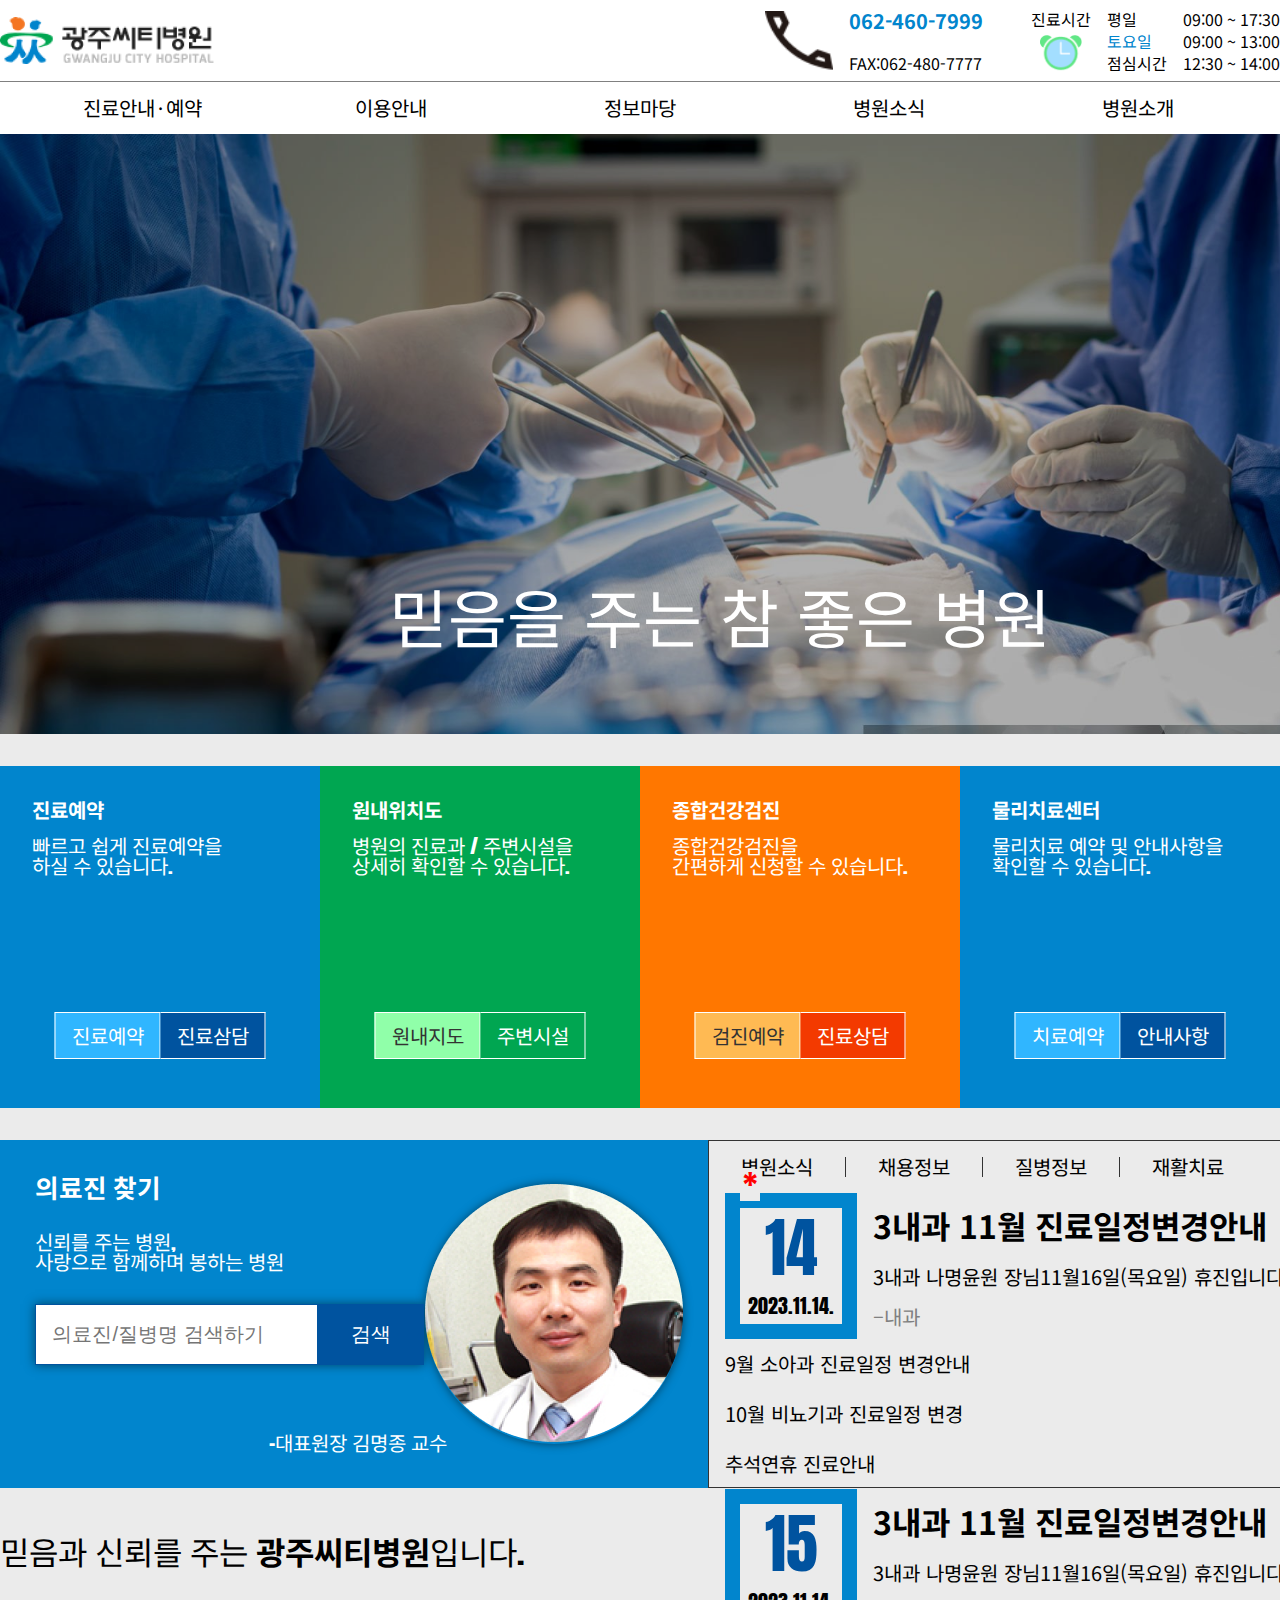
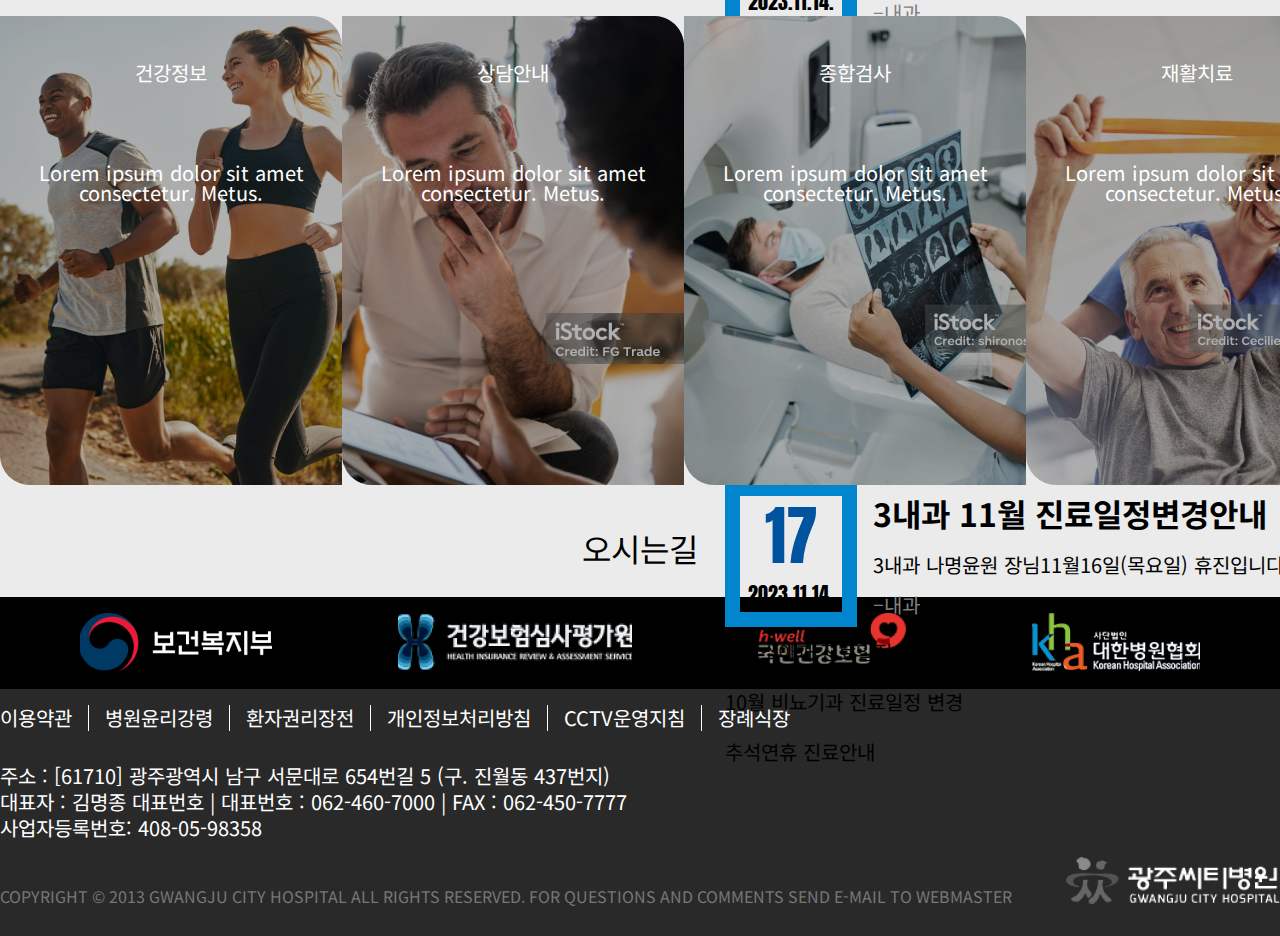
==== commit 4d278926: "메뉴 드롭바 완성" ====
--- a/index.html
+++ b/index.html
@@ -126,6 +126,21 @@
           </li>
         </ul>
       </div>
+      <form>
+        <fieldset>
+          <!-- <legend></legend> -->
+          <input
+            type="text"
+            class="top_select_window"
+            placeholder="검색어를 입력하고 Enter 또는 검색 아이콘을 클릭 해주세요."
+          />
+          <!-- submit -->
+          <!-- <input type="submit" class="m_search_btn"> -->
+          <button class="search_btn">
+            <i class="fa-solid fa-magnifying-glass"></i>
+          </button>
+        </fieldset>
+      </form>
     </nav>
     <aside>
       <div class="slider">
--- a/css/style.css
+++ b/css/style.css
@@ -1 +1 @@
-:root{--color-1: #0185cd;--color-2: #30b6ff;--color-3: #00539f;--color-4: #00a651;--color-5: #90ffa9;--color-6: #005838;--color-7: #ff7700;--color-8: #ffba53;--color-9: #f33a00;--font-color: #fff;--subfont-color: #808080}body{font-family:"Anton","Noto Sans KR",sans-serif;font-size:20px}.body_bg{background:#ebebeb}span{font-family:"Noto Sans KR",sans-serif}.ff-noto{font-family:"Noto Sans KR"}.ff-anton{font-family:"Anton"}strong{font-size:4rem}.space-nowrap{white-space:nowrap}.pos-r{position:relative}.pos-a{position:absolute}.pos-f{position:fixed}.d-flex{display:flex}.flex-column{flex-direction:column}.flex-wrap{flex-wrap:wrap}.container{max-width:1440px}.width100{width:100%}.margin-auto{margin:0 auto}.justify-between{justify-content:space-between}.justify-center{justify-content:center}.justify-end{justify-content:end}.align-center{align-items:center}.align-end{align-items:end}.align-between{align-items:space-between}.align-ccenter{align-content:center}.align-cbetween{align-content:space-between}.align-cfe{align-content:flex-end}.text-center{text-align:center}.hidden{overflow:hidden}.d-none{display:none}.gap-1{gap:1rem}.gap-2{gap:2rem}.gap-3{gap:3rem}.gap-24{gap:24px}.pt-1{padding:1rem 0}.pt-2{padding:2rem 0}.pt-3{padding:3rem 0}.mt-1{margin:1rem 0}.mt-2{margin:2rem 0}.mt-3{margin:3rem 0}.mt-4{margin:4rem 0}.mt-5{margin:5rem 0}.mt-6{margin:6rem 0}.mt-7{margin:7rem 0}.mt-8{margin:8rem 0}.mt-9{margin:9rem 0}.mt-10{margin:10rem 0}.mt-12{margin:12rem 0 0 0}.font-125{font-size:1.25rem}.center-line{text-decoration:line-through}.height-100{height:100%}.text-upp{text-transform:uppercase}.all_container{top:500px;height:100%;background:var(--color-01);z-index:10}html{scroll-behavior:smooth}.header_top{font-family:"Noto Sans KR";font-size:16px;height:65px;white-space:nowrap;margin:.5rem 0}.header_top .header_icons{height:60px}.header_top .header_icons .phone_number span:nth-child(1){font-size:20px;color:var(--color-1);font-weight:bold}.header_top .header_icons .phone_number span:nth-child(2){font-size:16px}.header_top .header_icons .phone{margin:0 3rem 0 0}.header_top .header_icons .time .time_icon p{margin:0 0 .5rem 0}.header_top .header_icons .time .time_icon img{width:70%;height:70%}.header_top .header_icons .time .time_text p:nth-child(2){color:var(--color-1)}nav{border-top:1px solid var(--subfont-color)}nav{position:relative}nav::after{display:none;content:"";background:var(--font-color);width:100%;height:800%;position:absolute;z-index:10;transition:all 300ms}.gnb{height:52px;line-height:52px;white-space:nowrap;box-sizing:border-box;font-family:"Noto Sans KR"}.gnb>li{width:230px;height:100%;position:relative;text-align:center}.gnb>li:nth-child(1){width:20px}.gnb>li:nth-last-child(1){width:20px}.fa-regular{color:#1c1c1c}.lnb{display:none;position:absolute;left:50%;transform:translate(-50%, 0);z-index:20;width:100%;transition:all 300ms}.lnb li{text-align:center;width:100%}.lnb li a{display:inline-block;height:52px;line-height:52px}main{padding:2rem 0 0 0}.select_box{width:342px;height:342px}.select_text{top:10%;left:10%}.select_text p:nth-child(1){font-weight:bold}.select_text p:nth-child(2){margin:1rem 0 0 0}.select_btns{top:72%;left:50%;transform:translate(-50%, 0);white-space:nowrap}.select_btns button{border:1px solid var(--font-color);padding:.5rem 1rem;color:var(--font-color);font-size:20px;font-family:"Noto Sans KR",sans-serif}.select_btns button:nth-child(2){border-left:none}.box1{background:var(--color-1);color:var(--font-color)}.box2{background:var(--color-4);color:var(--font-color)}.box3{background:var(--color-7);color:var(--font-color)}.box1 button:nth-child(1){background:var(--color-2)}.box1 button:nth-child(2){background:var(--color-3)}.box2 button:nth-child(1){background:var(--color-5);color:#333}.box2 button:nth-child(2){background:var(--color-4)}.box3 button:nth-child(1){background:var(--color-8);color:#333}.box3 button:nth-child(2){background:var(--color-9)}article{margin:2rem 0 0 0}.doctor_search{width:708px;height:348px;background:var(--color-1);color:var(--font-color)}.doctor_search>p{bottom:10%;left:38%}.doctor_text{top:10%;left:5%;z-index:10}.doctor_text p{margin:0 0 2rem 0}.doctor_text p:nth-child(1){font-size:1.6rem;font-weight:bold}.select_window{padding:1rem 0 1rem 1rem}.doctor_text form{box-shadow:0 0 10px 0 rgba(0,0,0,.5)}.doctor_text form input{font-size:20px;border:1px solid var(--color-3)}.doctor_text form input:nth-child(2){padding:1rem 2rem;background:var(--color-3);color:var(--font-color)}.doctor_profile{top:50%;left:60%;transform:translate(0, -50%);border-radius:100%;box-shadow:0 0 10px 0 rgba(0,0,0,.5)}.tab{width:708px;height:348px;border:1px solid #333;box-sizing:border-box}.tab_title li{border-right:1px solid #333;margin:1rem 0;padding:0 2rem}.tab_title{position:relative;box-sizing:border-box}.tab_title .on{font-weight:bold}.tab_title li:nth-last-child(1),.tab_title li:nth-last-child(2){border:none}.tab_title li:nth-last-child(1){position:absolute;right:0%}.news_top{margin:0 0 0 1rem}.news_top>p:nth-child(1){position:absolute;background:#ebebeb;color:red;padding:0px 3px;top:-2%;left:31px;font-size:2rem}.news_top .tab_top_text p{font-family:"Noto Sans KR";line-height:2;margin:0 0 0 1rem}.news_top .tab_top_text p:nth-child(1){font-size:1.6em;font-weight:bold}.news_top .tab_top_text p:nth-last-child(1){color:var(--subfont-color)}.news_bottum div{line-height:2.5;list-style:disc;margin:0 1rem}.news_bottum span{color:var(--subfont-color)}.day_border{display:inline-block;border:15px solid var(--color-1);padding:.5rem .5rem}.day_border p:nth-child(1){text-align:center;margin:0 0 1rem;font-size:3.2em;color:var(--color-3)}.slider{overflow:hidden;margin:0 auto;width:1440px;height:600px}.slider .slider_wrap{display:flex}.slider .slide1{position:relative}.slider .slide1 p{white-space:nowrap;font-family:"Noto Sans KR";font-size:3.2em;position:absolute;left:50%;top:50%;transform:translate(-50%, -50%);color:var(--font-color);line-height:.5;z-index:10}.slider .slide1 p span{font-size:20px}.slider .s1 img{width:1440px}.slider .s2 img{width:940px}.slider .s3 img{width:850px}.slider .slide1::after{content:"";background:rgba(0,0,0,.3);display:inline-block;width:100%;height:100%;top:0%;left:0%;position:absolute}.slider .s2img{width:1440px}.slider .s3img{width:1440px}.info_title{margin:3rem 0;font-size:1.6em}.info_title strong{font-size:32px;font-weight:bold}.info .info_box{width:342px}.info .info_box .info_text{color:var(--font-color);text-align:center;position:absolute;top:10%;left:50%;transform:translate(-50%, 0);white-space:nowrap;z-index:10}.info .info_box .info_text p:nth-child(1){margin:0 0 5rem 0}.info img{vertical-align:top}.info .info_img::after{content:"";position:absolute;left:0%;top:0%;width:100%;height:100%;background:rgba(0,0,0,.3);border-radius:0 30px 0 30px}.mtt-1 p:nth-child(1){margin:3rem 0 2rem 0;font-size:1.6em;display:flex;justify-content:center}.footer_bg{background:#292929;color:var(--font-color)}.footer_bg .family_bg{background:#000}.footer_bg .family_site{padding:1rem 5rem}.footer_bg .footer_text{line-height:1.3}.footer_bg .footer_text .footer_link{margin:1rem 0}.footer_bg .footer_text .footer_link li{border-right:1px solid var(--font-color);padding:0 1rem 0 0;margin:0 1rem 0 0}.footer_bg .footer_text .footer_link li:nth-last-child(1){border:none}.footer_bg .footer_text .offline{margin:1rem 0}.copyright{font-size:.8em;color:#777;padding:0 0 2rem 0}/*# sourceMappingURL=style.css.map */
+:root{--color-1: #0185cd;--color-2: #30b6ff;--color-3: #00539f;--color-4: #00a651;--color-5: #90ffa9;--color-6: #005838;--color-7: #ff7700;--color-8: #ffba53;--color-9: #f33a00;--font-color: #fff;--subfont-color: #808080;--main-bg: #ebebeb}body{font-family:"Anton","Noto Sans KR",sans-serif;font-size:20px}.body_bg{background:#ebebeb}span{font-family:"Noto Sans KR",sans-serif}.ff-noto{font-family:"Noto Sans KR"}.ff-anton{font-family:"Anton"}strong{font-size:4rem}.space-nowrap{white-space:nowrap}.pos-r{position:relative}.pos-a{position:absolute}.pos-f{position:fixed}.d-flex{display:flex}.flex-column{flex-direction:column}.flex-wrap{flex-wrap:wrap}.container{max-width:1440px}.width100{width:100%}.margin-auto{margin:0 auto}.justify-between{justify-content:space-between}.justify-center{justify-content:center}.justify-end{justify-content:end}.align-center{align-items:center}.align-end{align-items:end}.align-between{align-items:space-between}.align-ccenter{align-content:center}.align-cbetween{align-content:space-between}.align-cfe{align-content:flex-end}.text-center{text-align:center}.hidden{overflow:hidden}.d-none{display:none}.gap-1{gap:1rem}.gap-2{gap:2rem}.gap-3{gap:3rem}.gap-24{gap:24px}.pt-1{padding:1rem 0}.pt-2{padding:2rem 0}.pt-3{padding:3rem 0}.mt-1{margin:1rem 0}.mt-2{margin:2rem 0}.mt-3{margin:3rem 0}.mt-4{margin:4rem 0}.mt-5{margin:5rem 0}.mt-6{margin:6rem 0}.mt-7{margin:7rem 0}.mt-8{margin:8rem 0}.mt-9{margin:9rem 0}.mt-10{margin:10rem 0}.mt-12{margin:12rem 0 0 0}.font-125{font-size:1.25rem}.center-line{text-decoration:line-through}.height-100{height:100%}.text-upp{text-transform:uppercase}.all_container{top:500px;height:100%;background:var(--color-01);z-index:10}html{scroll-behavior:smooth}.header_top{font-family:"Noto Sans KR";font-size:16px;height:65px;white-space:nowrap;margin:.5rem 0}.header_top .header_icons{height:60px}.header_top .header_icons .phone_number span:nth-child(1){font-size:20px;color:var(--color-1);font-weight:bold}.header_top .header_icons .phone_number span:nth-child(2){font-size:16px}.header_top .header_icons .phone{margin:0 3rem 0 0}.header_top .header_icons .time .time_icon p{margin:0 0 .5rem 0}.header_top .header_icons .time .time_icon img{width:70%;height:70%}.header_top .header_icons .time .time_text p:nth-child(2){color:var(--color-1)}nav::after{display:block;content:"";background:var(--main-bg);width:100%;height:0%;position:absolute;z-index:10;transition:all 300ms}nav{border-top:1px solid var(--subfont-color)}nav{position:relative}nav.on::after{height:800%}nav.se::after{height:300%;z-index:30}nav form{display:block;position:absolute;left:50%;height:0%;overflow:hidden;top:250%;transform:translate(-50%, -50%);transition:all 100ms;z-index:40}nav form.se{height:130%}nav form fieldset{display:flex;align-items:center}nav form input{width:1000px;height:60px;border-radius:100px;font-size:1em;padding:0 0 0 1rem}nav form .search_btn{background:none;font-size:2em;border:none}.gnb{height:52px;line-height:52px;white-space:nowrap;box-sizing:border-box;font-family:"Noto Sans KR"}.gnb>li{width:280px;height:100%;position:relative;text-align:center}.gnb>li:nth-child(1){width:20px}.gnb>li:nth-last-child(1){width:20px}.fa-regular{color:#1c1c1c}.lnb{display:block;color:#000;position:absolute;left:50%;transform:translate(-50%, 0);width:100%;height:0;overflow:hidden;transition:all 300ms}.lnb.on{height:800%;z-index:20}.lnb li{text-align:center;width:100%}.lnb li a{display:inline-block;height:52px;line-height:52px}main{padding:2rem 0 0 0}.select_box{width:342px;height:342px}.select_text{top:10%;left:10%}.select_text p:nth-child(1){font-weight:bold}.select_text p:nth-child(2){margin:1rem 0 0 0}.select_btns{top:72%;left:50%;transform:translate(-50%, 0);white-space:nowrap}.select_btns button{border:1px solid var(--font-color);padding:.5rem 1rem;color:var(--font-color);font-size:20px;font-family:"Noto Sans KR",sans-serif}.select_btns button:nth-child(2){border-left:none}.box1{background:var(--color-1);color:var(--font-color)}.box2{background:var(--color-4);color:var(--font-color)}.box3{background:var(--color-7);color:var(--font-color)}.box1 button:nth-child(1){background:var(--color-2)}.box1 button:nth-child(2){background:var(--color-3)}.box2 button:nth-child(1){background:var(--color-5);color:#333}.box2 button:nth-child(2){background:var(--color-4)}.box3 button:nth-child(1){background:var(--color-8);color:#333}.box3 button:nth-child(2){background:var(--color-9)}article{margin:2rem 0 0 0}.doctor_search{width:708px;height:348px;background:var(--color-1);color:var(--font-color)}.doctor_search>p{bottom:10%;left:38%}.doctor_text{top:10%;left:5%;z-index:10}.doctor_text p{margin:0 0 2rem 0}.doctor_text p:nth-child(1){font-size:1.6rem;font-weight:bold}.select_window{padding:1rem 0 1rem 1rem}.doctor_text form{box-shadow:0 0 10px 0 rgba(0,0,0,.5)}.doctor_text form input{font-size:20px;border:1px solid var(--color-3)}.doctor_text form input:nth-child(2){padding:1rem 2rem;background:var(--color-3);color:var(--font-color)}.doctor_profile{top:50%;left:60%;transform:translate(0, -50%);border-radius:100%;box-shadow:0 0 10px 0 rgba(0,0,0,.5)}.tab{width:708px;height:348px;border:1px solid #333;box-sizing:border-box}.tab_title li{border-right:1px solid #333;margin:1rem 0;padding:0 2rem}.tab_title{position:relative;box-sizing:border-box}.tab_title .on{font-weight:bold}.tab_title li:nth-last-child(1),.tab_title li:nth-last-child(2){border:none}.tab_title li:nth-last-child(1){position:absolute;right:0%}.news_top{margin:0 0 0 1rem}.news_top>p:nth-child(1){position:absolute;background:var(--main-bg);color:red;padding:0px 3px;top:-2%;left:31px;font-size:2rem}.news_top .tab_top_text p{font-family:"Noto Sans KR";line-height:2;margin:0 0 0 1rem}.news_top .tab_top_text p:nth-child(1){font-size:1.6em;font-weight:bold}.news_top .tab_top_text p:nth-last-child(1){color:var(--subfont-color)}.news_bottum div{line-height:2.5;list-style:disc;margin:0 1rem}.news_bottum span{color:var(--subfont-color)}.day_border{display:inline-block;border:15px solid var(--color-1);padding:.5rem .5rem}.day_border p:nth-child(1){text-align:center;margin:0 0 1rem;font-size:3.2em;color:var(--color-3)}.slider{overflow:hidden;margin:0 auto;width:1440px;height:600px}.slider .slider_wrap{display:flex}.slider .slide1{position:relative}.slider .slide1 p{white-space:nowrap;font-family:"Noto Sans KR";font-size:3.2em;position:absolute;left:50%;top:50%;transform:translate(-50%, -50%);color:var(--font-color);line-height:.5;z-index:10}.slider .slide1 p span{font-size:20px}.slider .s1 img{width:1440px}.slider .s2 img{width:940px}.slider .s3 img{width:850px}.slider .slide1::after{content:"";background:rgba(0,0,0,.3);display:inline-block;width:100%;height:100%;top:0%;left:0%;position:absolute}.slider .s2img{width:1440px}.slider .s3img{width:1440px}.info_title{margin:3rem 0;font-size:1.6em}.info_title strong{font-size:32px;font-weight:bold}.info .info_box{width:342px}.info .info_box .info_text{color:var(--font-color);text-align:center;position:absolute;top:10%;left:50%;transform:translate(-50%, 0);white-space:nowrap;z-index:10}.info .info_box .info_text p:nth-child(1){margin:0 0 5rem 0}.info img{vertical-align:top}.info .info_img::after{content:"";position:absolute;left:0%;top:0%;width:100%;height:100%;background:rgba(0,0,0,.3);border-radius:0 30px 0 30px}.mtt-1 p:nth-child(1){margin:3rem 0 2rem 0;font-size:1.6em;display:flex;justify-content:center}.footer_bg{background:#292929;color:var(--font-color)}.footer_bg .family_bg{background:#000}.footer_bg .family_site{padding:1rem 5rem}.footer_bg .footer_text{line-height:1.3}.footer_bg .footer_text .footer_link{margin:1rem 0}.footer_bg .footer_text .footer_link li{border-right:1px solid var(--font-color);padding:0 1rem 0 0;margin:0 1rem 0 0}.footer_bg .footer_text .footer_link li:nth-last-child(1){border:none}.footer_bg .footer_text .offline{margin:1rem 0}.copyright{font-size:.8em;color:#777;padding:0 0 2rem 0}/*# sourceMappingURL=style.css.map */
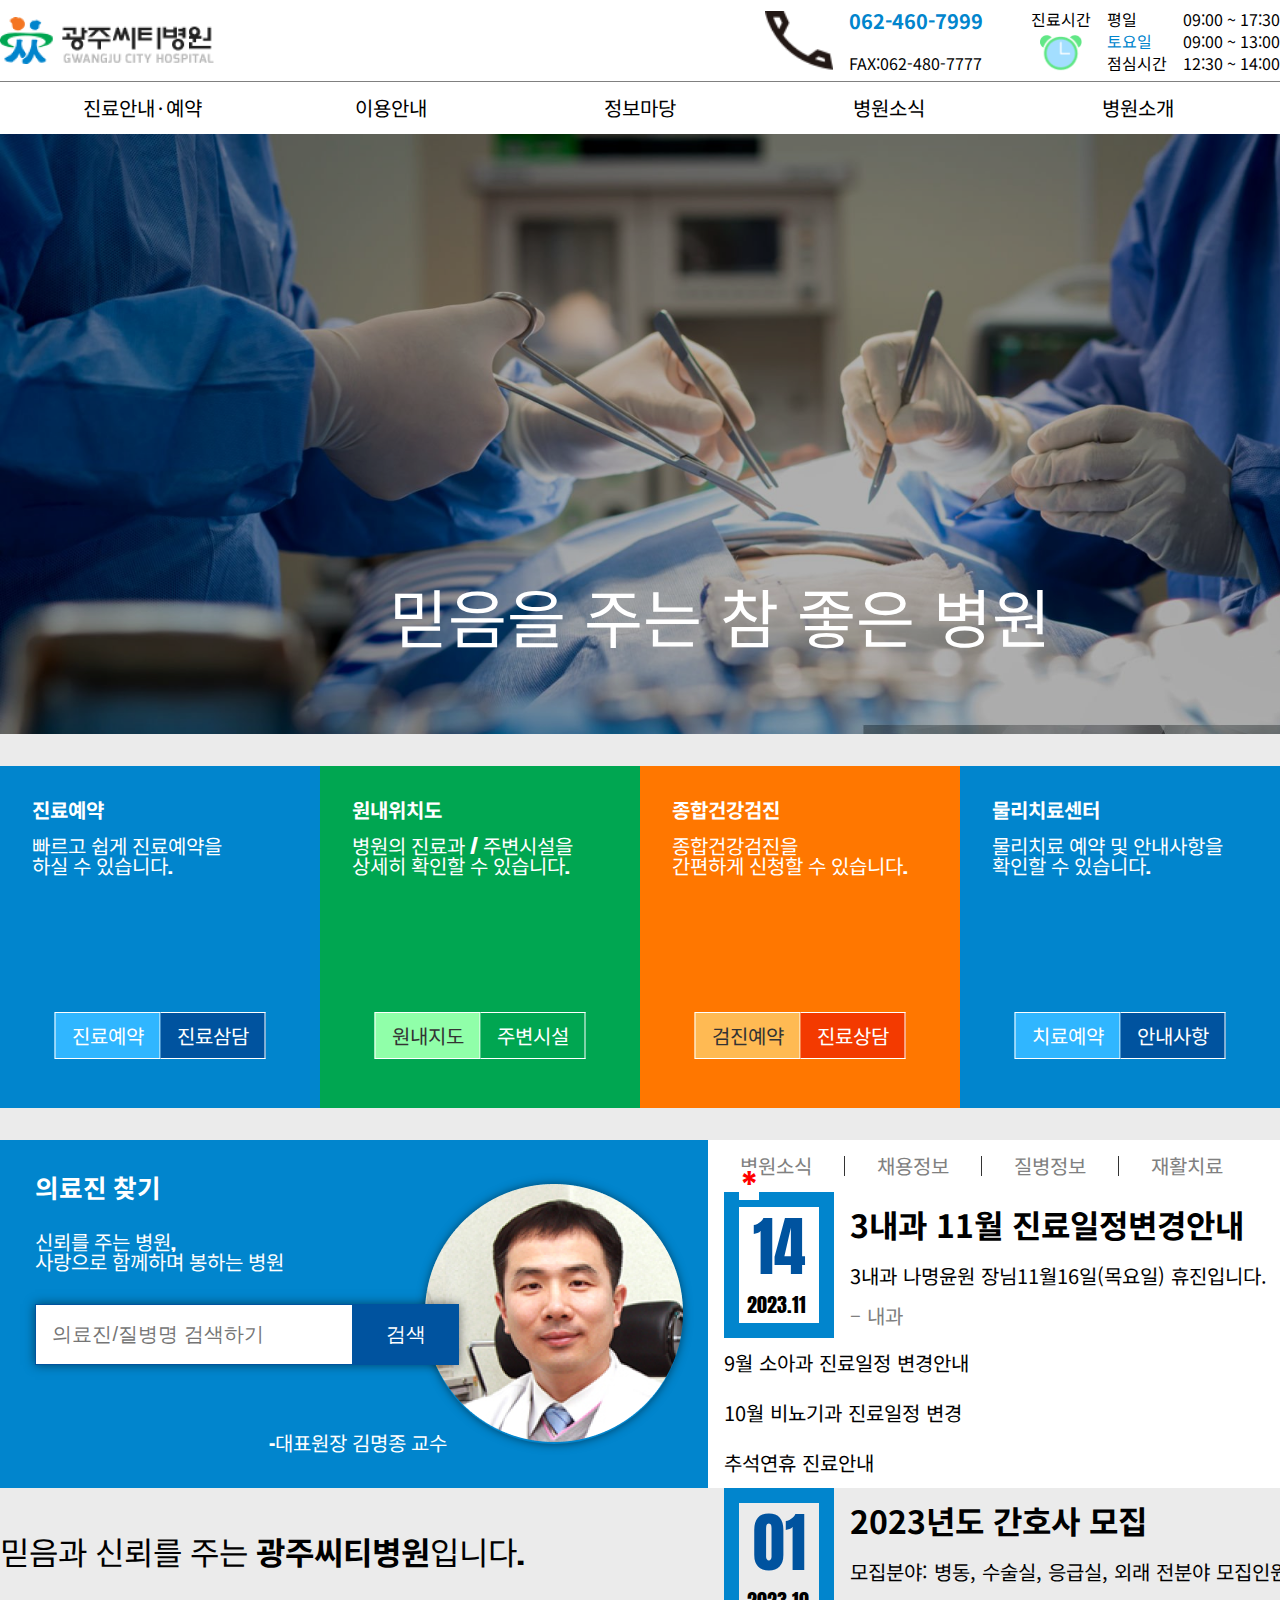
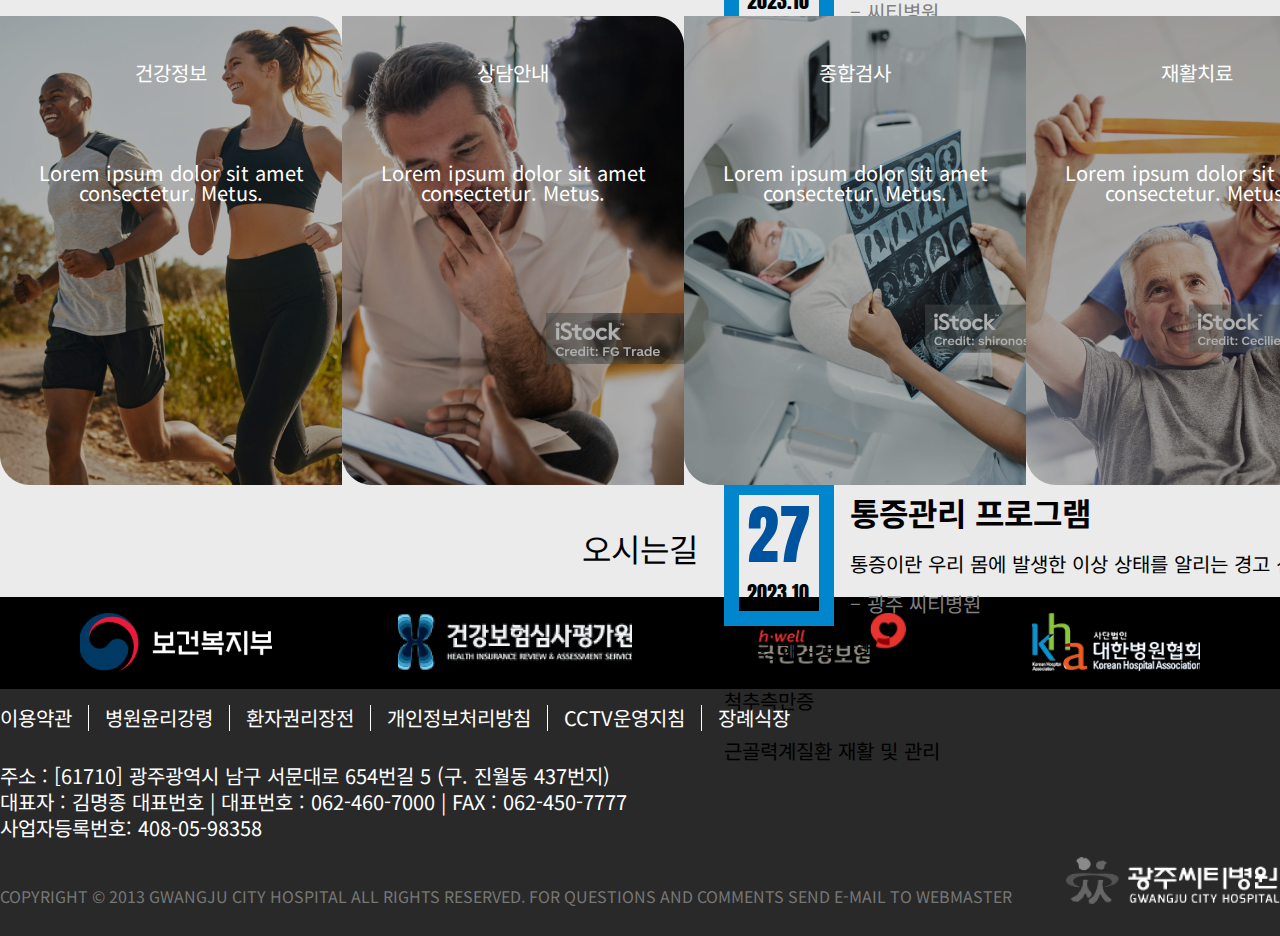
==== commit afe88730: "탭 완성" ====
--- a/index.html
+++ b/index.html
@@ -11,7 +11,7 @@
       href="https://fonts.googleapis.com/css2?family=Anton&family=Noto+Sans+KR&display=swap"
       rel="stylesheet"
     />
-    <link rel="shotcut icon" href="images/favicon.png" type="image/x-icon">
+    <link rel="shotcut icon" href="images/favicon.png" type="image/x-icon" />
     <script
       src="https://cdnjs.cloudflare.com/ajax/libs/jquery/3.7.0/jquery.min.js"
       integrity="sha512-3gJwYpMe3QewGELv8k/BX9vcqhryRdzRMxVfq6ngyWXwo03GFEzjsUm8Q7RZcHPHksttq7/GFoxjCVUjkjvPdw=="
@@ -262,12 +262,12 @@
                       <p>&#42;</p>
                       <div class="day_border d-flex flex-column">
                         <p>14</p>
-                        <p>2023.11.14.</p>
+                        <p>2023.11</p>
                       </div>
                       <div class="tab_top_text">
                         <p>3내과 11월 진료일정변경안내</p>
                         <p>3내과 나명윤원 장님11월16일(목요일) 휴진입니다.</p>
-                        <p>&#8211;내과</p>
+                        <p>&#8211; 내과</p>
                       </div>
                     </div>
                     <div class="news_bottum ff-noto">
@@ -289,27 +289,37 @@
                     <div class="news_top d-flex">
                       <p>&#42;</p>
                       <div class="day_border d-flex flex-column">
-                        <p>15</p>
-                        <p>2023.11.14.</p>
+                        <p>01</p>
+                        <p>2023.10</p>
                       </div>
                       <div class="tab_top_text">
-                        <p>3내과 11월 진료일정변경안내</p>
-                        <p>3내과 나명윤원 장님11월16일(목요일) 휴진입니다.</p>
-                        <p>&#8211;내과</p>
+                        <p>2023년도 간호사 모집</p>
+                        <p>
+                          모집분야: 병동, 수술실, 응급실, 외래 전분야 모집인원:
+                          00명 기관분류: 종합병원 접수기간: 2022년10월~
+                          충원시까지 면접일정: 개별통보드립니다. 접수방법: 방문
+                          및 우편접수 (접수된 서류는 반환되지 않습니다.)
+                          전형방법: 서류전형-면접- 최종합격발표 제출서류:
+                          지원서(홈페이지에서 다운로드하세요) 1부. 자기소개서
+                          1부. 주민등록등본 1부. 졸업(예정)증명서 1부. 우편번호:
+                          광주광역시 남구 서문대로 654번길 6 (우편번호 617-10)
+                          문의전화: 간호부 (062-460-7690) ,총무부 (062-460-7631)
+                        </p>
+                        <p>&#8211; 씨티병원</p>
                       </div>
                     </div>
                     <div class="news_bottum ff-noto">
                       <div class="d-flex justify-between">
-                        <p>9월 소아과 진료일정 변경안내</p>
-                        <span>2023-11-09</span>
-                      </div>
-                      <div class="d-flex justify-between">
-                        <p>10월 비뇨기과 진료일정 변경</p>
-                        <span>2023-10-04</span>
-                      </div>
-                      <div class="d-flex justify-between">
-                        <p>추석연휴 진료안내</p>
-                        <span>2023-09-09</span>
+                        <p>2022년도 간호사 모집</p>
+                        <span>2022-10-01</span>
+                      </div>
+                      <div class="d-flex justify-between">
+                        <p>&#60;물리치료사 충원공고&#62;</p>
+                        <span>2022-08-01</span>
+                      </div>
+                      <div class="d-flex justify-between">
+                        <p>2021년도 간호사 모집</p>
+                        <span>2021-10-01</span>
                       </div>
                     </div>
                   </div>
@@ -317,27 +327,87 @@
                     <div class="news_top d-flex">
                       <p>&#42;</p>
                       <div class="day_border d-flex flex-column">
-                        <p>16</p>
-                        <p>2023.11.14.</p>
+                        <p>26</p>
+                        <p>2023.10</p>
                       </div>
                       <div class="tab_top_text">
-                        <p>3내과 11월 진료일정변경안내</p>
-                        <p>3내과 나명윤원 장님11월16일(목요일) 휴진입니다.</p>
-                        <p>&#8211;내과</p>
+                        <p>회전근개 파열에 대해</p>
+                        <p>
+                          정형외과 김병수 원장 회전근개란 어깨관절을 덮고 있는
+                          4개의 근육 및 힘줄조직을 의미합니다. 50대에 접어들면
+                          특별한 외상없이도 회전근개 힘줄에 변성이 시작되어
+                          자연적으로 파열이 일어나는 일이 증가합니다. 밤에 주로
+                          통증이 심해지며 통증의 기간이 길어져 2차적으로 강직이
+                          발생하면 팔이 잘 안돌아가고 앞으로 들거나 뒤로 돌릴 때
+                          통증이 심해집니다. 팔이 잘 안돌아가는 증상은 50견과
+                          같기 때문에 정확한 검사 없이 50견이라고 자가 진단하여
+                          적절한 치료 시기를 놓치는 경우도 많습니다. 일정기간
+                          이상 통증이 지속되며 운동제한까지 발생하면 MRI 나
+                          초음파로 파열의 유무를 확실히 진단하여야 하며
+                          완전파열의 경우는 거의 대부분 수술적 치료를 필요로
+                          합니다. 수술이 반드시 필요한 완전파열에 대해 의미없는
+                          주사치료로 적절한 치료시기를 놓치게 되면 수술로도
+                          결과가 불량해질수 있다는 것을 반드시 명심해야 합니다.
+                          1. 회전근개 부분파열 완전파열이 아닌 부분파열의 경우
+                          다양한 주사치료나 약물치료, 물리치료등으로 통증을
+                          감소시켜 볼수 있겠습니다. 주사제제중에서도 스테로이드
+                          즉, 뼈주사는 힘줄이나 근육을 위축시켜 추후 수술이
+                          불가능한 상태로까지 악화시키는 경우를 많이 보게
+                          됩니다. 당장에는 주사후 통증이 많이 완화되지만
+                          힘줄이나 근육이 완전히 망가져서 추후 수술도 불가능한
+                          상태로 악화되는 경우도 많기 때문에 주사치료를 할때는
+                          무슨 성분이며 어느 부위에 맞는지를 반드시 확인하셔야
+                          합니다. 부분파열의 경우에도 통증의 지속기간이 길다면
+                          수술로 좋은 결과를 얻을수 있으므로 수술에 대해
+                          무조건적인 거부감을 느끼는 것은 현명하지 못하다
+                          하겠습니다. 대부분의 경우 관절경 수술이 가능하며
+                          수술중 보이는 부분파열의 정도에 따라 봉합여부를
+                          결정하게 됩니다. 2. 회전근개 완전파열 완전파열의
+                          경우에는 통증이 심하지 않더라도 수술적 치료를 하는
+                          것이 원칙입니다. 힘줄이라는 조직은 근육의 말단에서
+                          뼈에 부착되는 부분입니다. 절대로 주사치료로 다시
+                          부착되니 않으며 수술적 치료를 하지 않는 경우는
+                          근육에서 계속 잡아당기기 때문에 원래 부착부에서 점차
+                          멀어지게 되어 수술적 치료가 어려워 집니다. 4개의
+                          힘줄중 하나라도 완전파열이 있다면 대부분의 경우 반드시
+                          수술적 치료가 필요하며 최근 수술기구와 수술기법의
+                          발전으로 좋은 결과를 얻을수 있으니 건강상태가 너무
+                          나쁘지 않다면 반드시 수술을 받는 것이 좋습니다. 수술전
+                          파열이 심할수록 나중에 재파열이 발생할 확률이 높기
+                          때문에 완전파열의 경우는 최대한 조기 수술을
+                          권유합니다. 입원은 약 1-2주 필요하며 거의 모든 경우
+                          관절경 수술이 가능합니다. 6주간의 보조기 착용이
+                          필요하며 통증은 완전히 재활이 끝난후 사라지므로
+                          수술후에도 적극적인 재활치료가 반드시 필요합니다. 3.
+                          봉합이 불가능한 파열 적절한 치료시기를 놓쳐서 봉합이
+                          불가능한 경우는 일단 통증을 감소시키기 위해 주사나
+                          약물, 물리치료를 해볼수 있겠습니다. 하지만 방치하는
+                          경우 지속적인 근위축이 발생하므로 젊은 연령에서는 완전
+                          봉합은 불가능하더라도 부분봉합이라도 시행하여
+                          관절염으로의 변화를 지연시켜야 할것입니다. 고령의
+                          봉합이 불가능한 환자의 경우 인공관절도 아주 양호한
+                          결과를 얻을수 있으며 특히 관절염까지 동반된 경우는
+                          반드시 인공관절을 고려해야 하겠습니다. 파열이 심해
+                          자력으로 팔을 들 수 없는 환자도 인공관절 치환술후
+                          자력으로 팔을 들 수 있으며 통증도 상당히 감소시킬수
+                          있으므로 고령환자에서 건강 상태만 양호하다면
+                          인공관절을 적극적으로 고려해야 하겠습니다.
+                        </p>
+                        <p>&#8211; 씨티병원</p>
                       </div>
                     </div>
                     <div class="news_bottum ff-noto">
                       <div class="d-flex justify-between">
-                        <p>9월 소아과 진료일정 변경안내</p>
-                        <span>2023-11-09</span>
-                      </div>
-                      <div class="d-flex justify-between">
-                        <p>10월 비뇨기과 진료일정 변경</p>
-                        <span>2023-10-04</span>
-                      </div>
-                      <div class="d-flex justify-between">
-                        <p>추석연휴 진료안내</p>
-                        <span>2023-09-09</span>
+                        <p>다양한 팔꿈치 질환</p>
+                        <span>2023-09-19</span>
+                      </div>
+                      <div class="d-flex justify-between">
+                        <p>엘보우, 즉 내, 외상과염에 대해</p>
+                        <span>2023-09-04</span>
+                      </div>
+                      <div class="d-flex justify-between">
+                        <p>어깨 통증의 다양한 원인</p>
+                        <span>2023-08-09</span>
                       </div>
                     </div>
                   </div>
@@ -345,26 +415,28 @@
                     <div class="news_top d-flex">
                       <p>&#42;</p>
                       <div class="day_border d-flex flex-column">
-                        <p>17</p>
-                        <p>2023.11.14.</p>
+                        <p>27</p>
+                        <p>2023.10</p>
                       </div>
                       <div class="tab_top_text">
-                        <p>3내과 11월 진료일정변경안내</p>
-                        <p>3내과 나명윤원 장님11월16일(목요일) 휴진입니다.</p>
-                        <p>&#8211;내과</p>
+                        <p>통증관리 프로그램</p>
+                        <p>통증이란 우리 몸에 발생한 이상 상태를 알리는 경고 신호입니다. 이는 매우 중요한 방어기전이지만 너무 격심하거나 만성화될 경우 통증 자체가 우리 몸의 전체적 균형을 깨뜨리고 다른 이상을 일으키는 하나의 질병이 됩니다. 통증관리는 이러한 통증의 원인을 찾아내어 통증을 경감시키고 재발 방지를 위한 치료 프로그램입니다.
+
+                          저주파치료 TENS</p>
+                        <p>&#8211; 광주 씨티병원</p>
                       </div>
                     </div>
                     <div class="news_bottum ff-noto">
                       <div class="d-flex justify-between">
-                        <p>9월 소아과 진료일정 변경안내</p>
-                        <span>2023-11-09</span>
-                      </div>
-                      <div class="d-flex justify-between">
-                        <p>10월 비뇨기과 진료일정 변경</p>
+                        <p>근력강화 프로그램</p>
+                        <span>2023-10-19</span>
+                      </div>
+                      <div class="d-flex justify-between">
+                        <p>척추측만증</p>
                         <span>2023-10-04</span>
                       </div>
                       <div class="d-flex justify-between">
-                        <p>추석연휴 진료안내</p>
+                        <p>근골력계질환 재활 및 관리</p>
                         <span>2023-09-09</span>
                       </div>
                     </div>
@@ -377,14 +449,19 @@
       </main>
       <section>
         <div class="container margin-auto">
-          <p class="info_title">믿음과 신뢰를 주는 <strong>광주씨티병원</strong>입니다.</p>
+          <p class="info_title">
+            믿음과 신뢰를 주는 <strong>광주씨티병원</strong>입니다.
+          </p>
           <div class="info d-flex justify-between ff-noto">
             <div class="info_box">
               <div class="info_img pos-r">
                 <img src="images/info1.png" alt="건강정보" />
                 <div class="info_text">
                   <p>건강정보</p>
-                  <p>Lorem ipsum dolor sit amet <br> consectetur. Metus.</p>
+                  <p>
+                    Lorem ipsum dolor sit amet <br />
+                    consectetur. Metus.
+                  </p>
                 </div>
               </div>
             </div>
@@ -393,7 +470,10 @@
                 <img src="images/info2.png" alt="상담안내" />
                 <div class="info_text">
                   <p>상담안내</p>
-                  <p>Lorem ipsum dolor sit amet <br> consectetur. Metus.</p>
+                  <p>
+                    Lorem ipsum dolor sit amet <br />
+                    consectetur. Metus.
+                  </p>
                 </div>
               </div>
             </div>
@@ -402,7 +482,10 @@
                 <img src="images/info3.png" alt="종합검사" />
                 <div class="info_text">
                   <p>종합검사</p>
-                  <p>Lorem ipsum dolor sit amet <br> consectetur. Metus.</p>
+                  <p>
+                    Lorem ipsum dolor sit amet <br />
+                    consectetur. Metus.
+                  </p>
                 </div>
               </div>
             </div>
@@ -411,7 +494,10 @@
                 <img src="images/info4.png" alt="재활치료" />
                 <div class="info_text">
                   <p>재활치료</p>
-                  <p>Lorem ipsum dolor sit amet <br> consectetur. Metus.</p>
+                  <p>
+                    Lorem ipsum dolor sit amet <br />
+                    consectetur. Metus.
+                  </p>
                 </div>
               </div>
             </div>
@@ -455,10 +541,26 @@
             <div class="family_bg">
               <div class="container margin-auto">
                 <ul class="family_site d-flex justify-between">
-                  <li><a href="https://www.mohw.go.kr/"><img src="images/family1.png" alt="보건복지부" /></a></li>
-                  <li><a href="https://www.hira.or.kr/"><img src="images/family2.png" alt="건강보험심사평가원" /></a></li>
-                  <li><a href="https://www.nhis.or.kr/nhis/index.do"><img src="images/family3.png" alt="국민건강보험" /></a></li>
-                  <li><a href="https://www.kha.or.kr/main"><img src="images/family4.png" alt="대한병원협회" /></a></li>
+                  <li>
+                    <a href="https://www.mohw.go.kr/"
+                      ><img src="images/family1.png" alt="보건복지부"
+                    /></a>
+                  </li>
+                  <li>
+                    <a href="https://www.hira.or.kr/"
+                      ><img src="images/family2.png" alt="건강보험심사평가원"
+                    /></a>
+                  </li>
+                  <li>
+                    <a href="https://www.nhis.or.kr/nhis/index.do"
+                      ><img src="images/family3.png" alt="국민건강보험"
+                    /></a>
+                  </li>
+                  <li>
+                    <a href="https://www.kha.or.kr/main"
+                      ><img src="images/family4.png" alt="대한병원협회"
+                    /></a>
+                  </li>
                 </ul>
               </div>
             </div>
@@ -476,9 +578,11 @@
               <div class="address d-flex">
                 <div class="offline">
                   <p>
-                    주소 : [61710] 광주광역시 남구 서문대로 654번길 5 (구. 진월동
-                    437번지) <br> 대표자 : 김명종 대표번호 | 대표번호 : 062-460-7000 |
-                    FAX : 062-450-7777 <br> 사업자등록번호: 408-05-98358
+                    주소 : [61710] 광주광역시 남구 서문대로 654번길 5 (구.
+                    진월동 437번지) <br />
+                    대표자 : 김명종 대표번호 | 대표번호 : 062-460-7000 | FAX :
+                    062-450-7777 <br />
+                    사업자등록번호: 408-05-98358
                   </p>
                 </div>
                 <div class="online">
--- a/css/style.css
+++ b/css/style.css
@@ -1 +1 @@
-:root{--color-1: #0185cd;--color-2: #30b6ff;--color-3: #00539f;--color-4: #00a651;--color-5: #90ffa9;--color-6: #005838;--color-7: #ff7700;--color-8: #ffba53;--color-9: #f33a00;--font-color: #fff;--subfont-color: #808080;--main-bg: #ebebeb}body{font-family:"Anton","Noto Sans KR",sans-serif;font-size:20px}.body_bg{background:#ebebeb}span{font-family:"Noto Sans KR",sans-serif}.ff-noto{font-family:"Noto Sans KR"}.ff-anton{font-family:"Anton"}strong{font-size:4rem}.space-nowrap{white-space:nowrap}.pos-r{position:relative}.pos-a{position:absolute}.pos-f{position:fixed}.d-flex{display:flex}.flex-column{flex-direction:column}.flex-wrap{flex-wrap:wrap}.container{max-width:1440px}.width100{width:100%}.margin-auto{margin:0 auto}.justify-between{justify-content:space-between}.justify-center{justify-content:center}.justify-end{justify-content:end}.align-center{align-items:center}.align-end{align-items:end}.align-between{align-items:space-between}.align-ccenter{align-content:center}.align-cbetween{align-content:space-between}.align-cfe{align-content:flex-end}.text-center{text-align:center}.hidden{overflow:hidden}.d-none{display:none}.gap-1{gap:1rem}.gap-2{gap:2rem}.gap-3{gap:3rem}.gap-24{gap:24px}.pt-1{padding:1rem 0}.pt-2{padding:2rem 0}.pt-3{padding:3rem 0}.mt-1{margin:1rem 0}.mt-2{margin:2rem 0}.mt-3{margin:3rem 0}.mt-4{margin:4rem 0}.mt-5{margin:5rem 0}.mt-6{margin:6rem 0}.mt-7{margin:7rem 0}.mt-8{margin:8rem 0}.mt-9{margin:9rem 0}.mt-10{margin:10rem 0}.mt-12{margin:12rem 0 0 0}.font-125{font-size:1.25rem}.center-line{text-decoration:line-through}.height-100{height:100%}.text-upp{text-transform:uppercase}.all_container{top:500px;height:100%;background:var(--color-01);z-index:10}html{scroll-behavior:smooth}.header_top{font-family:"Noto Sans KR";font-size:16px;height:65px;white-space:nowrap;margin:.5rem 0}.header_top .header_icons{height:60px}.header_top .header_icons .phone_number span:nth-child(1){font-size:20px;color:var(--color-1);font-weight:bold}.header_top .header_icons .phone_number span:nth-child(2){font-size:16px}.header_top .header_icons .phone{margin:0 3rem 0 0}.header_top .header_icons .time .time_icon p{margin:0 0 .5rem 0}.header_top .header_icons .time .time_icon img{width:70%;height:70%}.header_top .header_icons .time .time_text p:nth-child(2){color:var(--color-1)}nav::after{display:block;content:"";background:var(--main-bg);width:100%;height:0%;position:absolute;z-index:10;transition:all 300ms}nav{border-top:1px solid var(--subfont-color)}nav{position:relative}nav.on::after{height:800%}nav.se::after{height:300%;z-index:30}nav form{display:block;position:absolute;left:50%;height:0%;overflow:hidden;top:250%;transform:translate(-50%, -50%);transition:all 100ms;z-index:40}nav form.se{height:130%}nav form fieldset{display:flex;align-items:center}nav form input{width:1000px;height:60px;border-radius:100px;font-size:1em;padding:0 0 0 1rem}nav form .search_btn{background:none;font-size:2em;border:none}.gnb{height:52px;line-height:52px;white-space:nowrap;box-sizing:border-box;font-family:"Noto Sans KR"}.gnb>li{width:280px;height:100%;position:relative;text-align:center}.gnb>li:nth-child(1){width:20px}.gnb>li:nth-last-child(1){width:20px}.fa-regular{color:#1c1c1c}.lnb{display:block;color:#000;position:absolute;left:50%;transform:translate(-50%, 0);width:100%;height:0;overflow:hidden;transition:all 300ms}.lnb.on{height:800%;z-index:20}.lnb li{text-align:center;width:100%}.lnb li a{display:inline-block;height:52px;line-height:52px}main{padding:2rem 0 0 0}.select_box{width:342px;height:342px}.select_text{top:10%;left:10%}.select_text p:nth-child(1){font-weight:bold}.select_text p:nth-child(2){margin:1rem 0 0 0}.select_btns{top:72%;left:50%;transform:translate(-50%, 0);white-space:nowrap}.select_btns button{border:1px solid var(--font-color);padding:.5rem 1rem;color:var(--font-color);font-size:20px;font-family:"Noto Sans KR",sans-serif}.select_btns button:nth-child(2){border-left:none}.box1{background:var(--color-1);color:var(--font-color)}.box2{background:var(--color-4);color:var(--font-color)}.box3{background:var(--color-7);color:var(--font-color)}.box1 button:nth-child(1){background:var(--color-2)}.box1 button:nth-child(2){background:var(--color-3)}.box2 button:nth-child(1){background:var(--color-5);color:#333}.box2 button:nth-child(2){background:var(--color-4)}.box3 button:nth-child(1){background:var(--color-8);color:#333}.box3 button:nth-child(2){background:var(--color-9)}article{margin:2rem 0 0 0}.doctor_search{width:708px;height:348px;background:var(--color-1);color:var(--font-color)}.doctor_search>p{bottom:10%;left:38%}.doctor_text{top:10%;left:5%;z-index:10}.doctor_text p{margin:0 0 2rem 0}.doctor_text p:nth-child(1){font-size:1.6rem;font-weight:bold}.select_window{padding:1rem 0 1rem 1rem}.doctor_text form{box-shadow:0 0 10px 0 rgba(0,0,0,.5)}.doctor_text form input{font-size:20px;border:1px solid var(--color-3)}.doctor_text form input:nth-child(2){padding:1rem 2rem;background:var(--color-3);color:var(--font-color)}.doctor_profile{top:50%;left:60%;transform:translate(0, -50%);border-radius:100%;box-shadow:0 0 10px 0 rgba(0,0,0,.5)}.tab{width:708px;height:348px;border:1px solid #333;box-sizing:border-box}.tab_title li{border-right:1px solid #333;margin:1rem 0;padding:0 2rem}.tab_title{position:relative;box-sizing:border-box}.tab_title .on{font-weight:bold}.tab_title li:nth-last-child(1),.tab_title li:nth-last-child(2){border:none}.tab_title li:nth-last-child(1){position:absolute;right:0%}.news_top{margin:0 0 0 1rem}.news_top>p:nth-child(1){position:absolute;background:var(--main-bg);color:red;padding:0px 3px;top:-2%;left:31px;font-size:2rem}.news_top .tab_top_text p{font-family:"Noto Sans KR";line-height:2;margin:0 0 0 1rem}.news_top .tab_top_text p:nth-child(1){font-size:1.6em;font-weight:bold}.news_top .tab_top_text p:nth-last-child(1){color:var(--subfont-color)}.news_bottum div{line-height:2.5;list-style:disc;margin:0 1rem}.news_bottum span{color:var(--subfont-color)}.day_border{display:inline-block;border:15px solid var(--color-1);padding:.5rem .5rem}.day_border p:nth-child(1){text-align:center;margin:0 0 1rem;font-size:3.2em;color:var(--color-3)}.slider{overflow:hidden;margin:0 auto;width:1440px;height:600px}.slider .slider_wrap{display:flex}.slider .slide1{position:relative}.slider .slide1 p{white-space:nowrap;font-family:"Noto Sans KR";font-size:3.2em;position:absolute;left:50%;top:50%;transform:translate(-50%, -50%);color:var(--font-color);line-height:.5;z-index:10}.slider .slide1 p span{font-size:20px}.slider .s1 img{width:1440px}.slider .s2 img{width:940px}.slider .s3 img{width:850px}.slider .slide1::after{content:"";background:rgba(0,0,0,.3);display:inline-block;width:100%;height:100%;top:0%;left:0%;position:absolute}.slider .s2img{width:1440px}.slider .s3img{width:1440px}.info_title{margin:3rem 0;font-size:1.6em}.info_title strong{font-size:32px;font-weight:bold}.info .info_box{width:342px}.info .info_box .info_text{color:var(--font-color);text-align:center;position:absolute;top:10%;left:50%;transform:translate(-50%, 0);white-space:nowrap;z-index:10}.info .info_box .info_text p:nth-child(1){margin:0 0 5rem 0}.info img{vertical-align:top}.info .info_img::after{content:"";position:absolute;left:0%;top:0%;width:100%;height:100%;background:rgba(0,0,0,.3);border-radius:0 30px 0 30px}.mtt-1 p:nth-child(1){margin:3rem 0 2rem 0;font-size:1.6em;display:flex;justify-content:center}.footer_bg{background:#292929;color:var(--font-color)}.footer_bg .family_bg{background:#000}.footer_bg .family_site{padding:1rem 5rem}.footer_bg .footer_text{line-height:1.3}.footer_bg .footer_text .footer_link{margin:1rem 0}.footer_bg .footer_text .footer_link li{border-right:1px solid var(--font-color);padding:0 1rem 0 0;margin:0 1rem 0 0}.footer_bg .footer_text .footer_link li:nth-last-child(1){border:none}.footer_bg .footer_text .offline{margin:1rem 0}.copyright{font-size:.8em;color:#777;padding:0 0 2rem 0}/*# sourceMappingURL=style.css.map */
+:root{--color-1: #0185cd;--color-2: #30b6ff;--color-3: #00539f;--color-4: #00a651;--color-5: #90ffa9;--color-6: #005838;--color-7: #ff7700;--color-8: #ffba53;--color-9: #f33a00;--font-color: #fff;--subfont-color: #808080;--main-bg: #ebebeb;--black-color: #000}body{font-family:"Anton","Noto Sans KR",sans-serif;font-size:20px}.body_bg{background:#ebebeb}span{font-family:"Noto Sans KR",sans-serif}.ff-noto{font-family:"Noto Sans KR"}.ff-anton{font-family:"Anton"}strong{font-size:4rem}.space-nowrap{white-space:nowrap}.pos-r{position:relative}.pos-a{position:absolute}.pos-f{position:fixed}.d-flex{display:flex}.flex-column{flex-direction:column}.flex-wrap{flex-wrap:wrap}.container{max-width:1440px}.width100{width:100%}.margin-auto{margin:0 auto}.justify-between{justify-content:space-between}.justify-center{justify-content:center}.justify-end{justify-content:end}.align-center{align-items:center}.align-end{align-items:end}.align-between{align-items:space-between}.align-ccenter{align-content:center}.align-cbetween{align-content:space-between}.align-cfe{align-content:flex-end}.text-center{text-align:center}.hidden{overflow:hidden}.d-none{display:none}.gap-1{gap:1rem}.gap-2{gap:2rem}.gap-3{gap:3rem}.gap-24{gap:24px}.pt-1{padding:1rem 0}.pt-2{padding:2rem 0}.pt-3{padding:3rem 0}.mt-1{margin:1rem 0}.mt-2{margin:2rem 0}.mt-3{margin:3rem 0}.mt-4{margin:4rem 0}.mt-5{margin:5rem 0}.mt-6{margin:6rem 0}.mt-7{margin:7rem 0}.mt-8{margin:8rem 0}.mt-9{margin:9rem 0}.mt-10{margin:10rem 0}.mt-12{margin:12rem 0 0 0}.font-125{font-size:1.25rem}.center-line{text-decoration:line-through}.height-100{height:100%}.text-upp{text-transform:uppercase}.all_container{top:500px;height:100%;background:var(--color-01);z-index:10}html{scroll-behavior:smooth}.header_top{font-family:"Noto Sans KR";font-size:16px;height:65px;white-space:nowrap;margin:.5rem 0}.header_top .header_icons{height:60px}.header_top .header_icons .phone_number span:nth-child(1){font-size:20px;color:var(--color-1);font-weight:bold}.header_top .header_icons .phone_number span:nth-child(2){font-size:16px}.header_top .header_icons .phone{margin:0 3rem 0 0}.header_top .header_icons .time .time_icon p{margin:0 0 .5rem 0}.header_top .header_icons .time .time_icon img{width:70%;height:70%}.header_top .header_icons .time .time_text p:nth-child(2){color:var(--color-1)}nav::after{display:block;content:"";background:var(--main-bg);width:100%;height:0%;position:absolute;z-index:10;transition:all 300ms}nav{border-top:1px solid var(--subfont-color)}nav{position:relative}nav.on::after{height:800%}nav.se::after{height:300%;z-index:30}nav form{display:block;position:absolute;left:50%;height:0%;overflow:hidden;top:250%;transform:translate(-50%, -50%);transition:all 100ms;z-index:40}nav form.se{height:130%}nav form fieldset{display:flex;align-items:center}nav form input{width:1000px;height:60px;border-radius:100px;font-size:1em;padding:0 0 0 1rem}nav form .search_btn{background:none;font-size:2em;border:none}.gnb{height:52px;line-height:52px;white-space:nowrap;box-sizing:border-box;font-family:"Noto Sans KR"}.gnb>li{width:280px;height:100%;position:relative;text-align:center}.gnb>li:nth-child(1){width:20px}.gnb>li:nth-last-child(1){width:20px}.fa-regular{color:#1c1c1c}.lnb{display:block;color:#000;position:absolute;left:50%;transform:translate(-50%, 0);width:100%;height:0;overflow:hidden;transition:all 300ms}.lnb.on{height:800%;z-index:20}.lnb li{text-align:center;width:100%}.lnb li a{display:inline-block;height:52px;line-height:52px}main{padding:2rem 0 0 0}.select_box{width:342px;height:342px}.select_text{top:10%;left:10%}.select_text p:nth-child(1){font-weight:bold}.select_text p:nth-child(2){margin:1rem 0 0 0}.select_btns{top:72%;left:50%;transform:translate(-50%, 0);white-space:nowrap}.select_btns button{border:1px solid var(--font-color);padding:.5rem 1rem;color:var(--font-color);font-size:20px;font-family:"Noto Sans KR",sans-serif}.select_btns button:nth-child(2){border-left:none}.box1{background:var(--color-1);color:var(--font-color)}.box2{background:var(--color-4);color:var(--font-color)}.box3{background:var(--color-7);color:var(--font-color)}.box1 button:nth-child(1){background:var(--color-2)}.box1 button:nth-child(2){background:var(--color-3)}.box2 button:nth-child(1){background:var(--color-5);color:#333}.box2 button:nth-child(2){background:var(--color-4)}.box3 button:nth-child(1){background:var(--color-8);color:#333}.box3 button:nth-child(2){background:var(--color-9)}article{margin:2rem 0 0 0}.doctor_search{width:708px;height:348px;background:var(--color-1);color:var(--font-color)}.doctor_search>p{bottom:10%;left:38%}.doctor_text{top:10%;left:5%;z-index:10}.doctor_text p{margin:0 0 2rem 0}.doctor_text p:nth-child(1){font-size:1.6rem;font-weight:bold}.select_window{padding:1rem 0 1rem 1rem;width:300px}.doctor_text form{box-shadow:0 0 10px 0 rgba(0,0,0,.5)}.doctor_text form input{font-size:20px;border:1px solid var(--color-3)}.doctor_text form input:nth-child(2){padding:1rem 2rem;background:var(--color-3);color:var(--font-color)}.doctor_profile{top:50%;left:60%;transform:translate(0, -50%);border-radius:100%;box-shadow:0 0 10px 0 rgba(0,0,0,.5)}.tab{width:708px;height:348px;box-sizing:border-box;background:var(--font-color)}.tab_title{position:relative;box-sizing:border-box}.tab_title li{border-right:1px solid #333;margin:1rem 0;padding:0 2rem;width:137px;height:20px;box-sizing:border-box;color:var(--subfont-color)}.tab_title .bo{font-weight:bold;color:var(--black-color)}.tab_title li:nth-last-child(2){border:none}.tab_title li:nth-last-child(1){border:none;position:absolute;right:0%;width:82px;color:var(--black-color)}.news_top{margin:0 0 0 1rem}.news_top>p:nth-child(1){position:absolute;background:var(--font-color);color:red;padding:0px 3px;top:-2%;left:31px;font-size:2rem}.news_top .tab_top_text p{font-family:"Noto Sans KR";line-height:2;margin:0 0 0 1rem;overflow:hidden;text-overflow:ellipsis;white-space:nowrap}.news_top .tab_top_text p:nth-child(1){font-size:1.6em;font-weight:bold}.news_top .tab_top_text p:nth-child(2){width:500px;height:40px}.news_top .tab_top_text p:nth-last-child(1){color:var(--subfont-color)}.news_bottum div{line-height:2.5;list-style:disc;margin:0 1rem}.news_bottum span{color:var(--subfont-color)}.day_border{display:inline-block;border:15px solid var(--color-1);padding:.5rem .5rem;width:110px;box-sizing:border-box}.day_border p:nth-child(1){text-align:center;margin:0 0 1rem;font-size:3.2em;color:var(--color-3)}.slider{overflow:hidden;margin:0 auto;width:1440px;height:600px}.slider .slider_wrap{display:flex}.slider .slide1{position:relative}.slider .slide1 p{white-space:nowrap;font-family:"Noto Sans KR";font-size:3.2em;position:absolute;left:50%;top:50%;transform:translate(-50%, -50%);color:var(--font-color);line-height:.5;z-index:10}.slider .slide1 p span{font-size:20px}.slider .s1 img{width:1440px}.slider .s2 img{width:940px}.slider .s3 img{width:850px}.slider .slide1::after{content:"";background:rgba(0,0,0,.3);display:inline-block;width:100%;height:100%;top:0%;left:0%;position:absolute}.slider .s2img{width:1440px}.slider .s3img{width:1440px}.info_title{margin:3rem 0;font-size:1.6em}.info_title strong{font-size:32px;font-weight:bold}.info .info_box{width:342px}.info .info_box .info_text{color:var(--font-color);text-align:center;position:absolute;top:10%;left:50%;transform:translate(-50%, 0);white-space:nowrap;z-index:10}.info .info_box .info_text p:nth-child(1){margin:0 0 5rem 0}.info img{vertical-align:top}.info .info_img::after{content:"";position:absolute;left:0%;top:0%;width:100%;height:100%;background:rgba(0,0,0,.3);border-radius:0 30px 0 30px}.mtt-1 p:nth-child(1){margin:3rem 0 2rem 0;font-size:1.6em;display:flex;justify-content:center}.footer_bg{background:#292929;color:var(--font-color)}.footer_bg .family_bg{background:#000}.footer_bg .family_site{padding:1rem 5rem}.footer_bg .footer_text{line-height:1.3}.footer_bg .footer_text .footer_link{margin:1rem 0}.footer_bg .footer_text .footer_link li{border-right:1px solid var(--font-color);padding:0 1rem 0 0;margin:0 1rem 0 0}.footer_bg .footer_text .footer_link li:nth-last-child(1){border:none}.footer_bg .footer_text .offline{margin:1rem 0}.copyright{font-size:.8em;color:#777;padding:0 0 2rem 0}/*# sourceMappingURL=style.css.map */
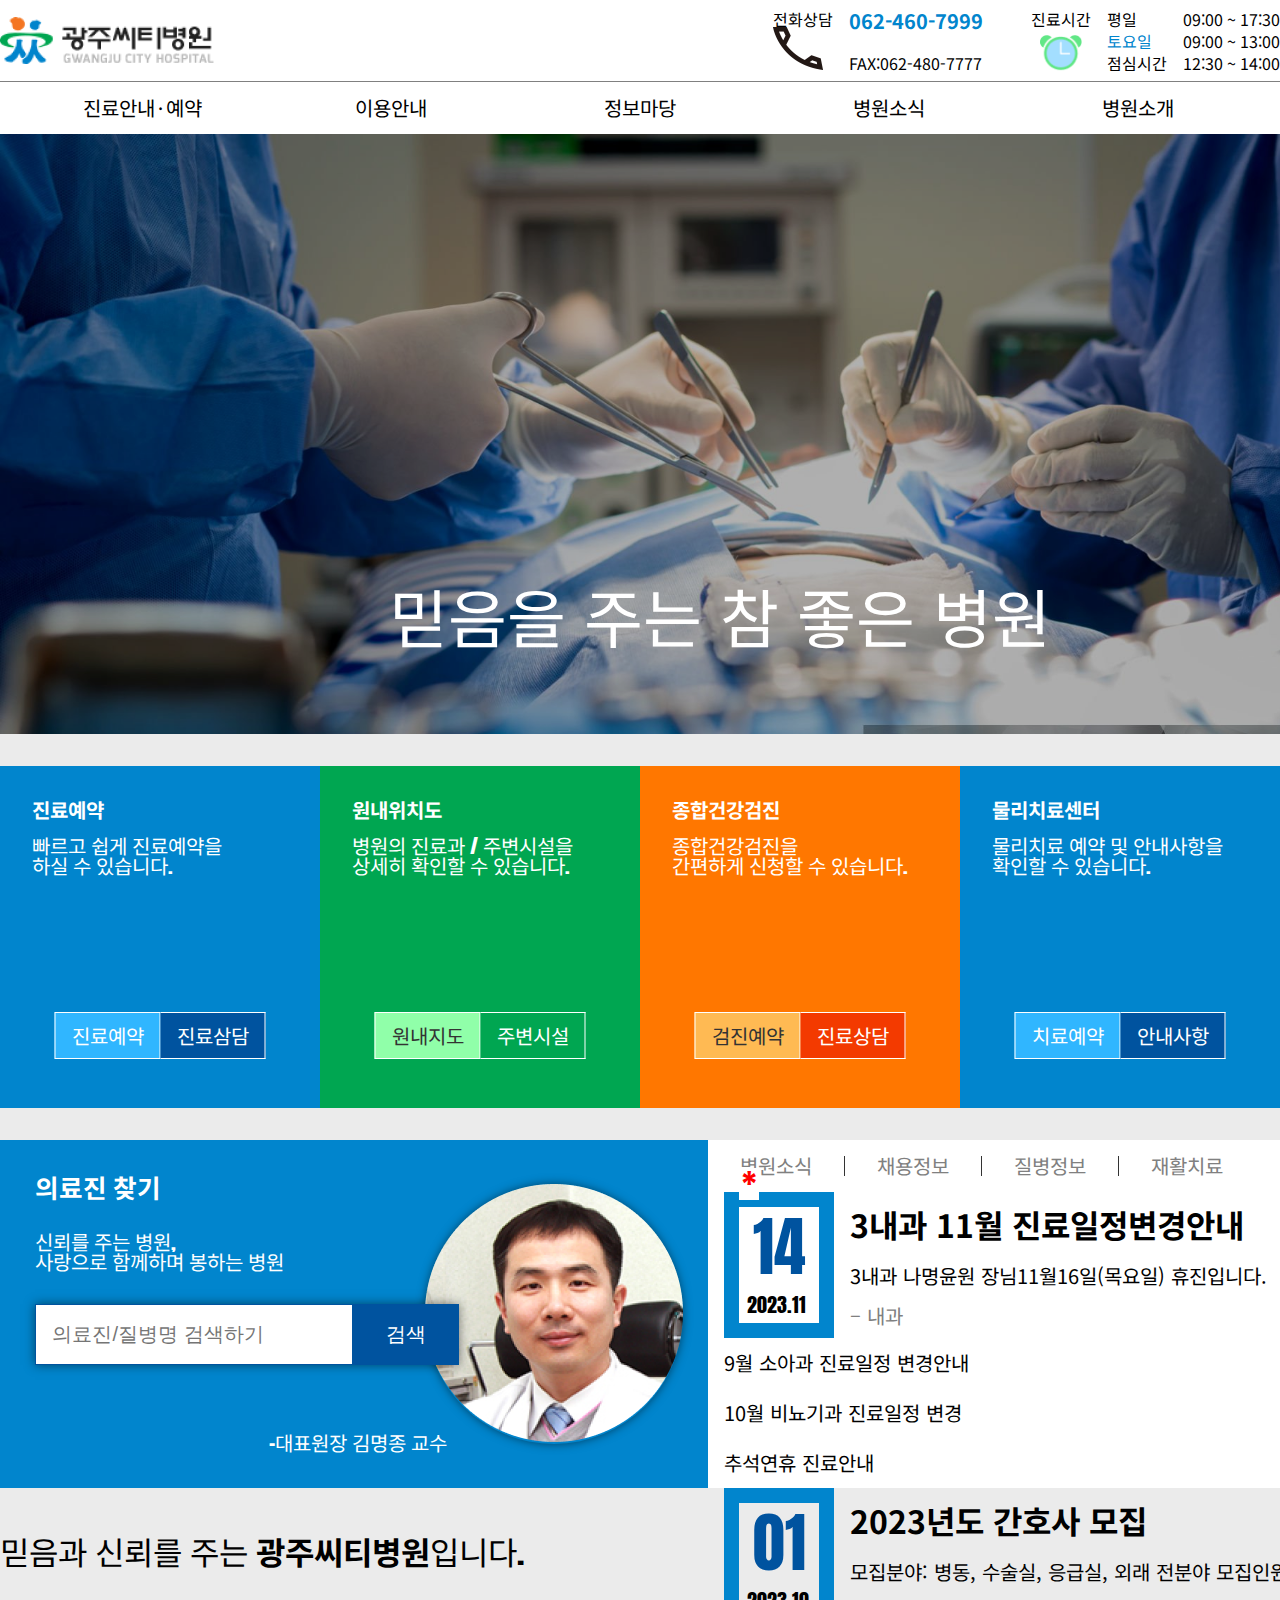
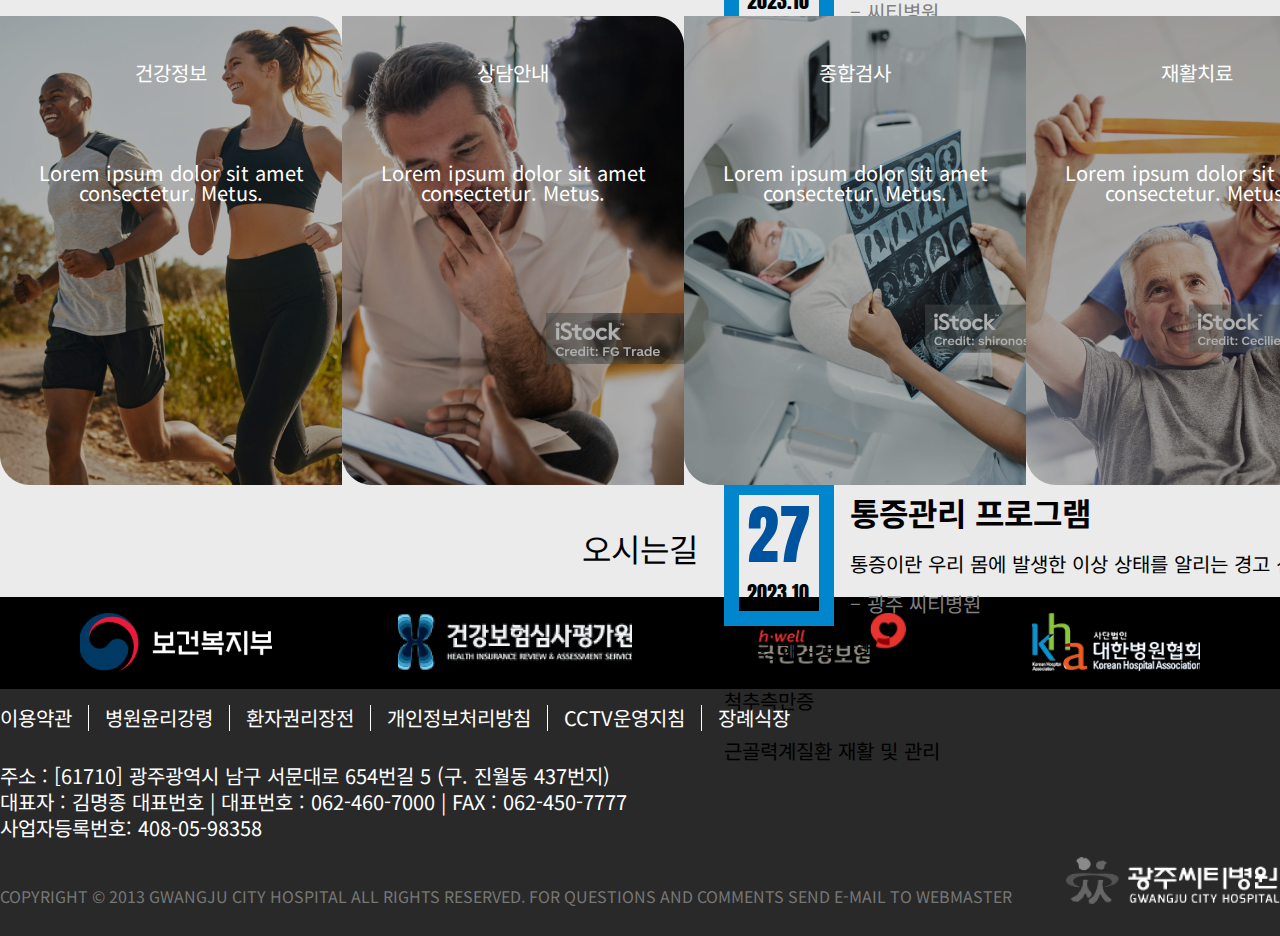
==== commit 911bbc1c: "sub 완성" ====
--- a/index.html
+++ b/index.html
@@ -35,7 +35,10 @@
           </div>
           <div class="header_icons d-flex">
             <div class="phone gap-1 d-flex">
-              <img src="images/call.png" alt="전화" />
+              <div class="call">
+                <p>전화상담</p>
+                <img src="images/call.png" alt="전화" />
+              </div>
               <div class="phone_number d-flex flex-column justify-between">
                 <span>062-460-7999</span>
                 <span>FAX:062-480-7777</span>
@@ -68,9 +71,9 @@
             <i class="fa-solid fa-bars"></i>
           </li>
           <li>
-            <a href="#">진료안내&#183;예약</a>
+            <a href="sub.html">진료안내&#183;예약</a>
             <ul class="lnb">
-              <li><a href="#">진료과/의료진소개</a></li>
+              <li><a href="sub.html">진료과/의료진소개</a></li>
               <li><a href="#">외래 진료절차</a></li>
               <li><a href="#">입원/퇴원 진료절차</a></li>
               <li><a href="#">병문안 안내</a></li>
@@ -136,8 +139,8 @@
           />
           <!-- submit -->
           <!-- <input type="submit" class="m_search_btn"> -->
-          <button class="search_btn">
-            <i class="fa-solid fa-magnifying-glass"></i>
+          <button class="search_btn" type="submit">
+            <i class="fa-solid fa-magnifying-glass"><span>검색</span></i>
           </button>
         </fieldset>
       </form>
@@ -420,9 +423,15 @@
                       </div>
                       <div class="tab_top_text">
                         <p>통증관리 프로그램</p>
-                        <p>통증이란 우리 몸에 발생한 이상 상태를 알리는 경고 신호입니다. 이는 매우 중요한 방어기전이지만 너무 격심하거나 만성화될 경우 통증 자체가 우리 몸의 전체적 균형을 깨뜨리고 다른 이상을 일으키는 하나의 질병이 됩니다. 통증관리는 이러한 통증의 원인을 찾아내어 통증을 경감시키고 재발 방지를 위한 치료 프로그램입니다.
-
-                          저주파치료 TENS</p>
+                        <p>
+                          통증이란 우리 몸에 발생한 이상 상태를 알리는 경고
+                          신호입니다. 이는 매우 중요한 방어기전이지만 너무
+                          격심하거나 만성화될 경우 통증 자체가 우리 몸의 전체적
+                          균형을 깨뜨리고 다른 이상을 일으키는 하나의 질병이
+                          됩니다. 통증관리는 이러한 통증의 원인을 찾아내어
+                          통증을 경감시키고 재발 방지를 위한 치료
+                          프로그램입니다. 저주파치료 TENS
+                        </p>
                         <p>&#8211; 광주 씨티병원</p>
                       </div>
                     </div>
--- a/css/style.css
+++ b/css/style.css
@@ -1 +1 @@
-:root{--color-1: #0185cd;--color-2: #30b6ff;--color-3: #00539f;--color-4: #00a651;--color-5: #90ffa9;--color-6: #005838;--color-7: #ff7700;--color-8: #ffba53;--color-9: #f33a00;--font-color: #fff;--subfont-color: #808080;--main-bg: #ebebeb;--black-color: #000}body{font-family:"Anton","Noto Sans KR",sans-serif;font-size:20px}.body_bg{background:#ebebeb}span{font-family:"Noto Sans KR",sans-serif}.ff-noto{font-family:"Noto Sans KR"}.ff-anton{font-family:"Anton"}strong{font-size:4rem}.space-nowrap{white-space:nowrap}.pos-r{position:relative}.pos-a{position:absolute}.pos-f{position:fixed}.d-flex{display:flex}.flex-column{flex-direction:column}.flex-wrap{flex-wrap:wrap}.container{max-width:1440px}.width100{width:100%}.margin-auto{margin:0 auto}.justify-between{justify-content:space-between}.justify-center{justify-content:center}.justify-end{justify-content:end}.align-center{align-items:center}.align-end{align-items:end}.align-between{align-items:space-between}.align-ccenter{align-content:center}.align-cbetween{align-content:space-between}.align-cfe{align-content:flex-end}.text-center{text-align:center}.hidden{overflow:hidden}.d-none{display:none}.gap-1{gap:1rem}.gap-2{gap:2rem}.gap-3{gap:3rem}.gap-24{gap:24px}.pt-1{padding:1rem 0}.pt-2{padding:2rem 0}.pt-3{padding:3rem 0}.mt-1{margin:1rem 0}.mt-2{margin:2rem 0}.mt-3{margin:3rem 0}.mt-4{margin:4rem 0}.mt-5{margin:5rem 0}.mt-6{margin:6rem 0}.mt-7{margin:7rem 0}.mt-8{margin:8rem 0}.mt-9{margin:9rem 0}.mt-10{margin:10rem 0}.mt-12{margin:12rem 0 0 0}.font-125{font-size:1.25rem}.center-line{text-decoration:line-through}.height-100{height:100%}.text-upp{text-transform:uppercase}.all_container{top:500px;height:100%;background:var(--color-01);z-index:10}html{scroll-behavior:smooth}.header_top{font-family:"Noto Sans KR";font-size:16px;height:65px;white-space:nowrap;margin:.5rem 0}.header_top .header_icons{height:60px}.header_top .header_icons .phone_number span:nth-child(1){font-size:20px;color:var(--color-1);font-weight:bold}.header_top .header_icons .phone_number span:nth-child(2){font-size:16px}.header_top .header_icons .phone{margin:0 3rem 0 0}.header_top .header_icons .time .time_icon p{margin:0 0 .5rem 0}.header_top .header_icons .time .time_icon img{width:70%;height:70%}.header_top .header_icons .time .time_text p:nth-child(2){color:var(--color-1)}nav::after{display:block;content:"";background:var(--main-bg);width:100%;height:0%;position:absolute;z-index:10;transition:all 300ms}nav{border-top:1px solid var(--subfont-color)}nav{position:relative}nav.on::after{height:800%}nav.se::after{height:300%;z-index:30}nav form{display:block;position:absolute;left:50%;height:0%;overflow:hidden;top:250%;transform:translate(-50%, -50%);transition:all 100ms;z-index:40}nav form.se{height:130%}nav form fieldset{display:flex;align-items:center}nav form input{width:1000px;height:60px;border-radius:100px;font-size:1em;padding:0 0 0 1rem}nav form .search_btn{background:none;font-size:2em;border:none}.gnb{height:52px;line-height:52px;white-space:nowrap;box-sizing:border-box;font-family:"Noto Sans KR"}.gnb>li{width:280px;height:100%;position:relative;text-align:center}.gnb>li:nth-child(1){width:20px}.gnb>li:nth-last-child(1){width:20px}.fa-regular{color:#1c1c1c}.lnb{display:block;color:#000;position:absolute;left:50%;transform:translate(-50%, 0);width:100%;height:0;overflow:hidden;transition:all 300ms}.lnb.on{height:800%;z-index:20}.lnb li{text-align:center;width:100%}.lnb li a{display:inline-block;height:52px;line-height:52px}main{padding:2rem 0 0 0}.select_box{width:342px;height:342px}.select_text{top:10%;left:10%}.select_text p:nth-child(1){font-weight:bold}.select_text p:nth-child(2){margin:1rem 0 0 0}.select_btns{top:72%;left:50%;transform:translate(-50%, 0);white-space:nowrap}.select_btns button{border:1px solid var(--font-color);padding:.5rem 1rem;color:var(--font-color);font-size:20px;font-family:"Noto Sans KR",sans-serif}.select_btns button:nth-child(2){border-left:none}.box1{background:var(--color-1);color:var(--font-color)}.box2{background:var(--color-4);color:var(--font-color)}.box3{background:var(--color-7);color:var(--font-color)}.box1 button:nth-child(1){background:var(--color-2)}.box1 button:nth-child(2){background:var(--color-3)}.box2 button:nth-child(1){background:var(--color-5);color:#333}.box2 button:nth-child(2){background:var(--color-4)}.box3 button:nth-child(1){background:var(--color-8);color:#333}.box3 button:nth-child(2){background:var(--color-9)}article{margin:2rem 0 0 0}.doctor_search{width:708px;height:348px;background:var(--color-1);color:var(--font-color)}.doctor_search>p{bottom:10%;left:38%}.doctor_text{top:10%;left:5%;z-index:10}.doctor_text p{margin:0 0 2rem 0}.doctor_text p:nth-child(1){font-size:1.6rem;font-weight:bold}.select_window{padding:1rem 0 1rem 1rem;width:300px}.doctor_text form{box-shadow:0 0 10px 0 rgba(0,0,0,.5)}.doctor_text form input{font-size:20px;border:1px solid var(--color-3)}.doctor_text form input:nth-child(2){padding:1rem 2rem;background:var(--color-3);color:var(--font-color)}.doctor_profile{top:50%;left:60%;transform:translate(0, -50%);border-radius:100%;box-shadow:0 0 10px 0 rgba(0,0,0,.5)}.tab{width:708px;height:348px;box-sizing:border-box;background:var(--font-color)}.tab_title{position:relative;box-sizing:border-box}.tab_title li{border-right:1px solid #333;margin:1rem 0;padding:0 2rem;width:137px;height:20px;box-sizing:border-box;color:var(--subfont-color)}.tab_title .bo{font-weight:bold;color:var(--black-color)}.tab_title li:nth-last-child(2){border:none}.tab_title li:nth-last-child(1){border:none;position:absolute;right:0%;width:82px;color:var(--black-color)}.news_top{margin:0 0 0 1rem}.news_top>p:nth-child(1){position:absolute;background:var(--font-color);color:red;padding:0px 3px;top:-2%;left:31px;font-size:2rem}.news_top .tab_top_text p{font-family:"Noto Sans KR";line-height:2;margin:0 0 0 1rem;overflow:hidden;text-overflow:ellipsis;white-space:nowrap}.news_top .tab_top_text p:nth-child(1){font-size:1.6em;font-weight:bold}.news_top .tab_top_text p:nth-child(2){width:500px;height:40px}.news_top .tab_top_text p:nth-last-child(1){color:var(--subfont-color)}.news_bottum div{line-height:2.5;list-style:disc;margin:0 1rem}.news_bottum span{color:var(--subfont-color)}.day_border{display:inline-block;border:15px solid var(--color-1);padding:.5rem .5rem;width:110px;box-sizing:border-box}.day_border p:nth-child(1){text-align:center;margin:0 0 1rem;font-size:3.2em;color:var(--color-3)}.slider{overflow:hidden;margin:0 auto;width:1440px;height:600px}.slider .slider_wrap{display:flex}.slider .slide1{position:relative}.slider .slide1 p{white-space:nowrap;font-family:"Noto Sans KR";font-size:3.2em;position:absolute;left:50%;top:50%;transform:translate(-50%, -50%);color:var(--font-color);line-height:.5;z-index:10}.slider .slide1 p span{font-size:20px}.slider .s1 img{width:1440px}.slider .s2 img{width:940px}.slider .s3 img{width:850px}.slider .slide1::after{content:"";background:rgba(0,0,0,.3);display:inline-block;width:100%;height:100%;top:0%;left:0%;position:absolute}.slider .s2img{width:1440px}.slider .s3img{width:1440px}.info_title{margin:3rem 0;font-size:1.6em}.info_title strong{font-size:32px;font-weight:bold}.info .info_box{width:342px}.info .info_box .info_text{color:var(--font-color);text-align:center;position:absolute;top:10%;left:50%;transform:translate(-50%, 0);white-space:nowrap;z-index:10}.info .info_box .info_text p:nth-child(1){margin:0 0 5rem 0}.info img{vertical-align:top}.info .info_img::after{content:"";position:absolute;left:0%;top:0%;width:100%;height:100%;background:rgba(0,0,0,.3);border-radius:0 30px 0 30px}.mtt-1 p:nth-child(1){margin:3rem 0 2rem 0;font-size:1.6em;display:flex;justify-content:center}.footer_bg{background:#292929;color:var(--font-color)}.footer_bg .family_bg{background:#000}.footer_bg .family_site{padding:1rem 5rem}.footer_bg .footer_text{line-height:1.3}.footer_bg .footer_text .footer_link{margin:1rem 0}.footer_bg .footer_text .footer_link li{border-right:1px solid var(--font-color);padding:0 1rem 0 0;margin:0 1rem 0 0}.footer_bg .footer_text .footer_link li:nth-last-child(1){border:none}.footer_bg .footer_text .offline{margin:1rem 0}.copyright{font-size:.8em;color:#777;padding:0 0 2rem 0}/*# sourceMappingURL=style.css.map */
+:root{--color-1: #0185cd;--color-2: #30b6ff;--color-3: #00539f;--color-4: #00a651;--color-5: #90ffa9;--color-6: #005838;--color-7: #ff7700;--color-8: #ffba53;--border-color: #decbba;--border-bg: #fff9e9;--color-9: #f33a00;--font-color: #fff;--subfont-color: #808080;--main-bg: #ebebeb;--black-color: #000}body{font-family:"Anton","Noto Sans KR",sans-serif;font-size:20px}.body_bg{background:#ebebeb}span{font-family:"Noto Sans KR",sans-serif}.ff-noto{font-family:"Noto Sans KR"}.ff-anton{font-family:"Anton"}strong{font-size:4rem}.space-nowrap{white-space:nowrap}.pos-r{position:relative}.pos-a{position:absolute}.pos-f{position:fixed}.d-grid{display:grid}.d-flex{display:flex}.flex-column{flex-direction:column}.flex-wrap{flex-wrap:wrap}.container{max-width:1440px}.width100{width:100%}.margin-auto{margin:0 auto}.justify-between{justify-content:space-between}.justify-center{justify-content:center}.justify-end{justify-content:end}.align-center{align-items:center}.align-end{align-items:end}.align-between{align-items:space-between}.align-ccenter{align-content:center}.align-cbetween{align-content:space-between}.align-cfe{align-content:flex-end}.text-center{text-align:center}.hidden{overflow:hidden}.d-none{display:none}.gap-1{gap:1rem}.gap-2{gap:2rem}.gap-3{gap:3rem}.gap-24{gap:24px}.pt-1{padding:1rem 0}.pt-2{padding:2rem 0}.pt-3{padding:3rem 0}.mt-1{margin:1rem 0}.mt-2{margin:2rem 0}.mt-3{margin:3rem 0}.mt-4{margin:4rem 0}.mt-5{margin:5rem 0}.mt-6{margin:6rem 0}.mt-7{margin:7rem 0}.mt-8{margin:8rem 0}.mt-9{margin:9rem 0}.mt-10{margin:10rem 0}.mt-12{margin:12rem 0 0 0}.font-125{font-size:1.25rem}.center-line{text-decoration:line-through}.height-100{height:100%}.text-upp{text-transform:uppercase}.all_container{top:500px;height:100%;background:var(--color-01);z-index:10}html{scroll-behavior:smooth}.header_top{font-family:"Noto Sans KR";font-size:16px;height:65px;white-space:nowrap;margin:.5rem 0}.header_top .header_icons{height:60px}.header_top .header_icons .phone_number span:nth-child(1){font-size:20px;color:var(--color-1);font-weight:bold}.header_top .header_icons .phone_number span:nth-child(2){font-size:16px}.header_top .header_icons .phone{margin:0 3rem 0 0}.header_top .header_icons .time .time_icon p{margin:0 0 .5rem 0}.header_top .header_icons .time .time_icon img{width:70%;height:70%}.header_top .header_icons .time .time_text p:nth-child(2){color:var(--color-1)}nav::after{display:block;content:"";background:var(--main-bg);width:100%;height:0%;position:absolute;z-index:10;transition:all 300ms;box-shadow:0 5px 10px 0 rgba(0,0,0,.3)}nav{border-top:1px solid var(--subfont-color)}nav{position:relative}nav.on::after{height:800%}nav.se::after{height:300%;z-index:30}nav form{display:block;position:absolute;left:50%;height:0%;overflow:hidden;top:250%;transform:translate(-50%, -50%);transition:all 100ms;z-index:40}nav form.se{height:130%}nav form fieldset{display:flex;align-items:center}nav form input{width:1000px;height:60px;border-radius:100px;font-size:1em;padding:0 0 0 1rem}nav form .search_btn{background:none;font-size:2em;border:none}nav form .search_btn span{display:none}.gnb{height:52px;line-height:52px;white-space:nowrap;box-sizing:border-box;font-family:"Noto Sans KR"}.gnb>li{cursor:pointer;width:280px;height:100%;position:relative;text-align:center}.gnb>li:nth-child(1){width:20px}.gnb>li:nth-last-child(1){width:20px}.fa-regular{color:#1c1c1c}.lnb{display:block;color:#000;position:absolute;left:50%;transform:translate(-50%, 0);width:100%;height:0;overflow:hidden;transition:all 300ms}.lnb.on{height:800%;z-index:20}.lnb li{text-align:center;width:100%}.lnb li a{display:inline-block;height:52px;line-height:52px}main{padding:2rem 0 0 0}.select_box{width:342px;height:342px}.select_text{top:10%;left:10%}.select_text p:nth-child(1){font-weight:bold}.select_text p:nth-child(2){margin:1rem 0 0 0}.select_btns{top:72%;left:50%;transform:translate(-50%, 0);white-space:nowrap}.select_btns button{cursor:pointer;border:1px solid var(--font-color);padding:.5rem 1rem;color:var(--font-color);font-size:20px;font-family:"Noto Sans KR"}.select_btns button:nth-child(2){border-left:none}.box1{background:var(--color-1);color:var(--font-color)}.box2{background:var(--color-4);color:var(--font-color)}.box3{background:var(--color-7);color:var(--font-color)}.box1 button:nth-child(1){background:var(--color-2)}.box1 button:nth-child(2){background:var(--color-3)}.box2 button:nth-child(1){background:var(--color-5);color:#333}.box2 button:nth-child(2){background:var(--color-4)}.box3 button:nth-child(1){background:var(--color-8);color:#333}.box3 button:nth-child(2){background:var(--color-9)}article{margin:2rem 0 0 0}.doctor_search{width:708px;height:348px;background:var(--color-1);color:var(--font-color)}.doctor_search>p{bottom:10%;left:38%}.doctor_text{top:10%;left:5%;z-index:10}.doctor_text p{margin:0 0 2rem 0}.doctor_text p:nth-child(1){font-size:1.6rem;font-weight:bold}.select_window{padding:1rem 0 1rem 1rem;width:300px}.doctor_text form{box-shadow:0 0 10px 0 rgba(0,0,0,.5)}.doctor_text form input{font-size:20px;border:1px solid var(--color-3)}.doctor_text form input:nth-child(2){padding:1rem 2rem;background:var(--color-3);color:var(--font-color)}.doctor_profile{top:50%;left:60%;transform:translate(0, -50%);border-radius:100%;box-shadow:0 0 10px 0 rgba(0,0,0,.5)}.tab{width:708px;height:348px;box-sizing:border-box;background:var(--font-color)}.tab_title{position:relative;box-sizing:border-box}.tab_title li{cursor:pointer;border-right:1px solid #333;margin:1rem 0;padding:0 2rem;width:137px;height:20px;box-sizing:border-box;color:var(--subfont-color)}.tab_title .bo{font-weight:bold;color:var(--black-color)}.tab_title li:nth-last-child(2){border:none}.tab_title li:nth-last-child(1){border:none;position:absolute;right:0%;width:82px;color:var(--black-color)}.news_top{margin:0 0 0 1rem}.news_top>p:nth-child(1){position:absolute;background:var(--font-color);color:red;padding:0px 3px;top:-2%;left:31px;font-size:2rem}.news_top .tab_top_text p{font-family:"Noto Sans KR";line-height:2;margin:0 0 0 1rem;overflow:hidden;text-overflow:ellipsis;white-space:nowrap}.news_top .tab_top_text p:nth-child(1){font-size:1.6em;font-weight:bold}.news_top .tab_top_text p:nth-child(2){width:500px;height:40px}.news_top .tab_top_text p:nth-last-child(1){color:var(--subfont-color)}.news_bottum div{line-height:2.5;list-style:disc;margin:0 1rem}.news_bottum span{color:var(--subfont-color)}.day_border{display:inline-block;border:15px solid var(--color-1);padding:.5rem .5rem;width:110px;box-sizing:border-box}.day_border p:nth-child(1){text-align:center;margin:0 0 1rem;font-size:3.2em;color:var(--color-3)}.slider{overflow:hidden;margin:0 auto;width:1440px;height:600px}.slider .slider_wrap{display:flex}.slider .slide1{position:relative}.slider .slide1 p{white-space:nowrap;font-family:"Noto Sans KR";font-size:3.2em;position:absolute;left:50%;top:50%;transform:translate(-50%, -50%);color:var(--font-color);line-height:.5;z-index:10}.slider .slide1 p span{font-size:20px}.slider .s1 img{width:1440px}.slider .s2 img{width:940px}.slider .s3 img{width:850px}.slider .slide1::after{content:"";background:rgba(0,0,0,.3);display:inline-block;width:100%;height:100%;top:0%;left:0%;position:absolute}.slider .s2img{width:1440px}.slider .s3img{width:1440px}.info_title{margin:3rem 0;font-size:1.6em}.info_title strong{font-size:32px;font-weight:bold}.info .info_box{width:342px}.info .info_box .info_text{color:var(--font-color);text-align:center;position:absolute;top:10%;left:50%;transform:translate(-50%, 0);white-space:nowrap;z-index:10}.info .info_box .info_text p:nth-child(1){margin:0 0 5rem 0}.info img{vertical-align:top}.info .info_img::after{content:"";position:absolute;left:0%;top:0%;width:100%;height:100%;background:rgba(0,0,0,.3);border-radius:0 30px 0 30px}.mtt-1 p:nth-child(1){margin:3rem 0 2rem 0;font-size:1.6em;display:flex;justify-content:center}.footer_bg{background:#292929;color:var(--font-color)}.footer_bg .family_bg{background:#000}.footer_bg .family_site{padding:1rem 5rem}.footer_bg .footer_text{line-height:1.3}.footer_bg .footer_text .footer_link{margin:1rem 0}.footer_bg .footer_text .footer_link li{border-right:1px solid var(--font-color);padding:0 1rem 0 0;margin:0 1rem 0 0}.footer_bg .footer_text .footer_link li:nth-last-child(1){border:none}.footer_bg .footer_text .offline{margin:1rem 0}.copyright{font-size:.8em;color:#777;padding:0 0 2rem 0}.sub_bg{height:340px;width:100%;position:relative;background:url(../images/sub_bg.png) no-repeat top/contain;background-size:cover}.sub_bg::after{content:"";width:100%;height:100%;background:rgba(0,0,0,.2);position:absolute}.sub_bg .sub_bg_text{position:absolute;top:50%;transform:translateY(-50%);font-family:"Noto Sans KR";color:var(--font-color);line-height:1.5;z-index:20}.sub_bg .sub_bg_text p:nth-child(1){color:var(--color-2)}.sub_bg .sub_bg_text p:nth-child(2){font-size:3.2em}.sub-link{grid-template-columns:repeat(6, 1fr);grid-row-gap:24px;padding:2rem 0}.sub-link li{width:219px;height:219px;border-radius:30px;border:1px solid var(--border-bg);box-shadow:0 5px 15px 0 rgba(0,0,0,.35);overflow:hidden;display:flex;justify-content:center;align-items:center}.sub-link li a{display:flex;flex-direction:column;align-items:center}.sub-link li a img{width:80%;transition:all 300ms}.sub-link li:hover{box-shadow:0 5px 15px 0 var(--color-2)}.sub-link li:hover img{width:90%}.sub-link li.on{border:1px solid var(--color-2);box-shadow:0 5px 15px 0 var(--color-2)}.profile{font-family:"Noto Sans KR";margin:3rem 0;grid-template-columns:20% 11% auto;grid-template-rows:80% 20%;grid-template-areas:"a b c" "a d d"}.profile .profile_img{width:220px;height:308px;grid-area:a}.profile .profile_left{grid-area:b}.profile .profile_left>p:nth-child(1){font-size:1.5em;font-weight:bold}.profile .profile_left p{white-space:nowrap}.profile .profile_right{grid-area:c}.profile .profile_right>p:nth-child(1){height:30px}.profile .profile_button{grid-area:d}.profile .profile_button button{height:100%;width:18%;font-size:20px;border:none;background:var(--color-1);color:var(--font-color);font-weight:bold}.profile .profile_button .profile_icons img{margin:0 1rem 0 0}.profile .profile_button .profile_icons p:nth-child(2){margin:0 2rem 0 0}.profile .p_num p{margin:0 0 1rem 0}.sub_contents>p:nth-child(1){font-size:1.6em;font-weight:bold}.schedule{width:100%;height:240px;border-bottom:1px solid var(--border-color);margin:0 0 1rem 0;display:grid;grid-template-areas:"a" "b" "b" "c" "c"}.schedule .schedule_header{display:grid;grid-area:a;grid-template-columns:repeat(7, 1fr);background:var(--border-bg)}.schedule .schedule_mid{display:grid;grid-area:b;grid-template-columns:repeat(7, 1fr)}.schedule .schedule_bottum{display:grid;grid-area:c;grid-template-columns:repeat(7, 1fr)}.schedule .s-bg{border:1px solid var(--border-color);border-right:none;border-bottom:none;display:flex;align-items:center;text-align:center;justify-content:center}.schedule .s-bg:nth-child(1){background:var(--border-bg)}.schedule .s-bg:nth-last-child(1){border-right:1px solid var(--border-color)}/*# sourceMappingURL=style.css.map */
